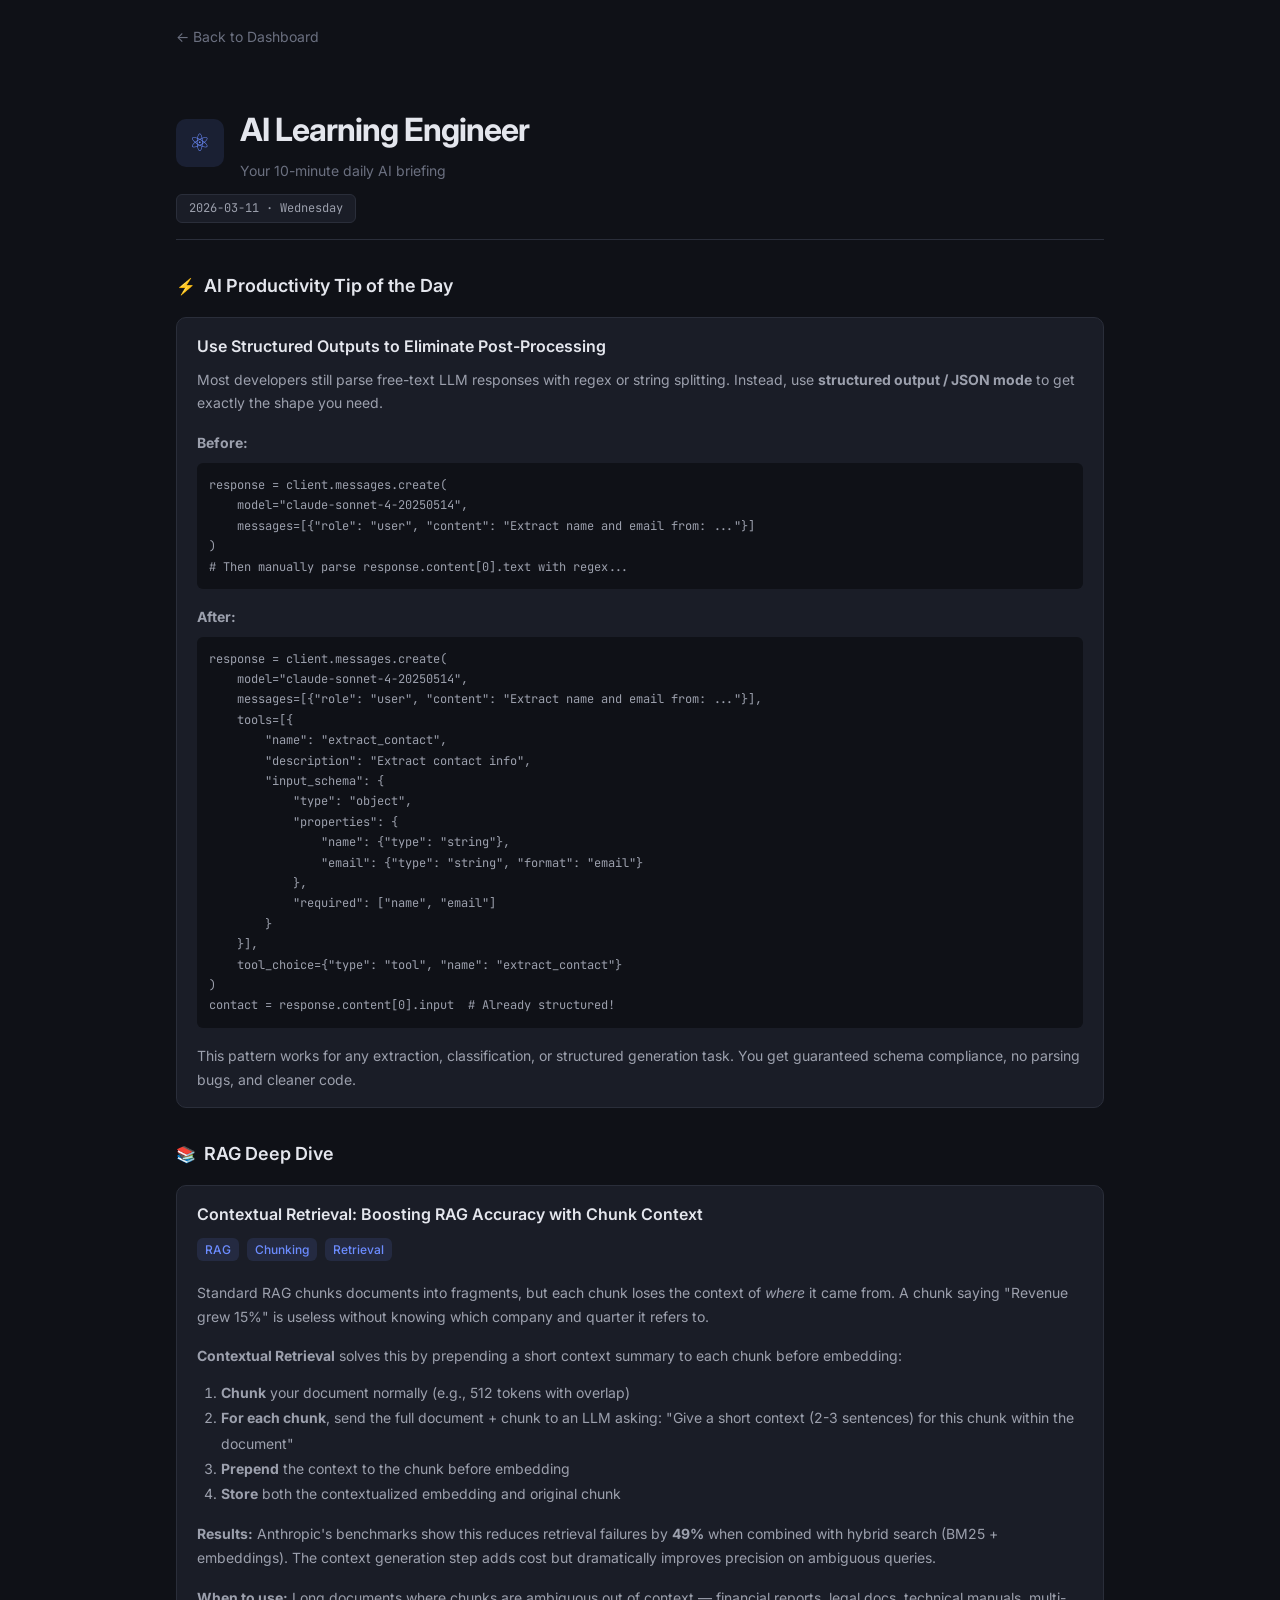
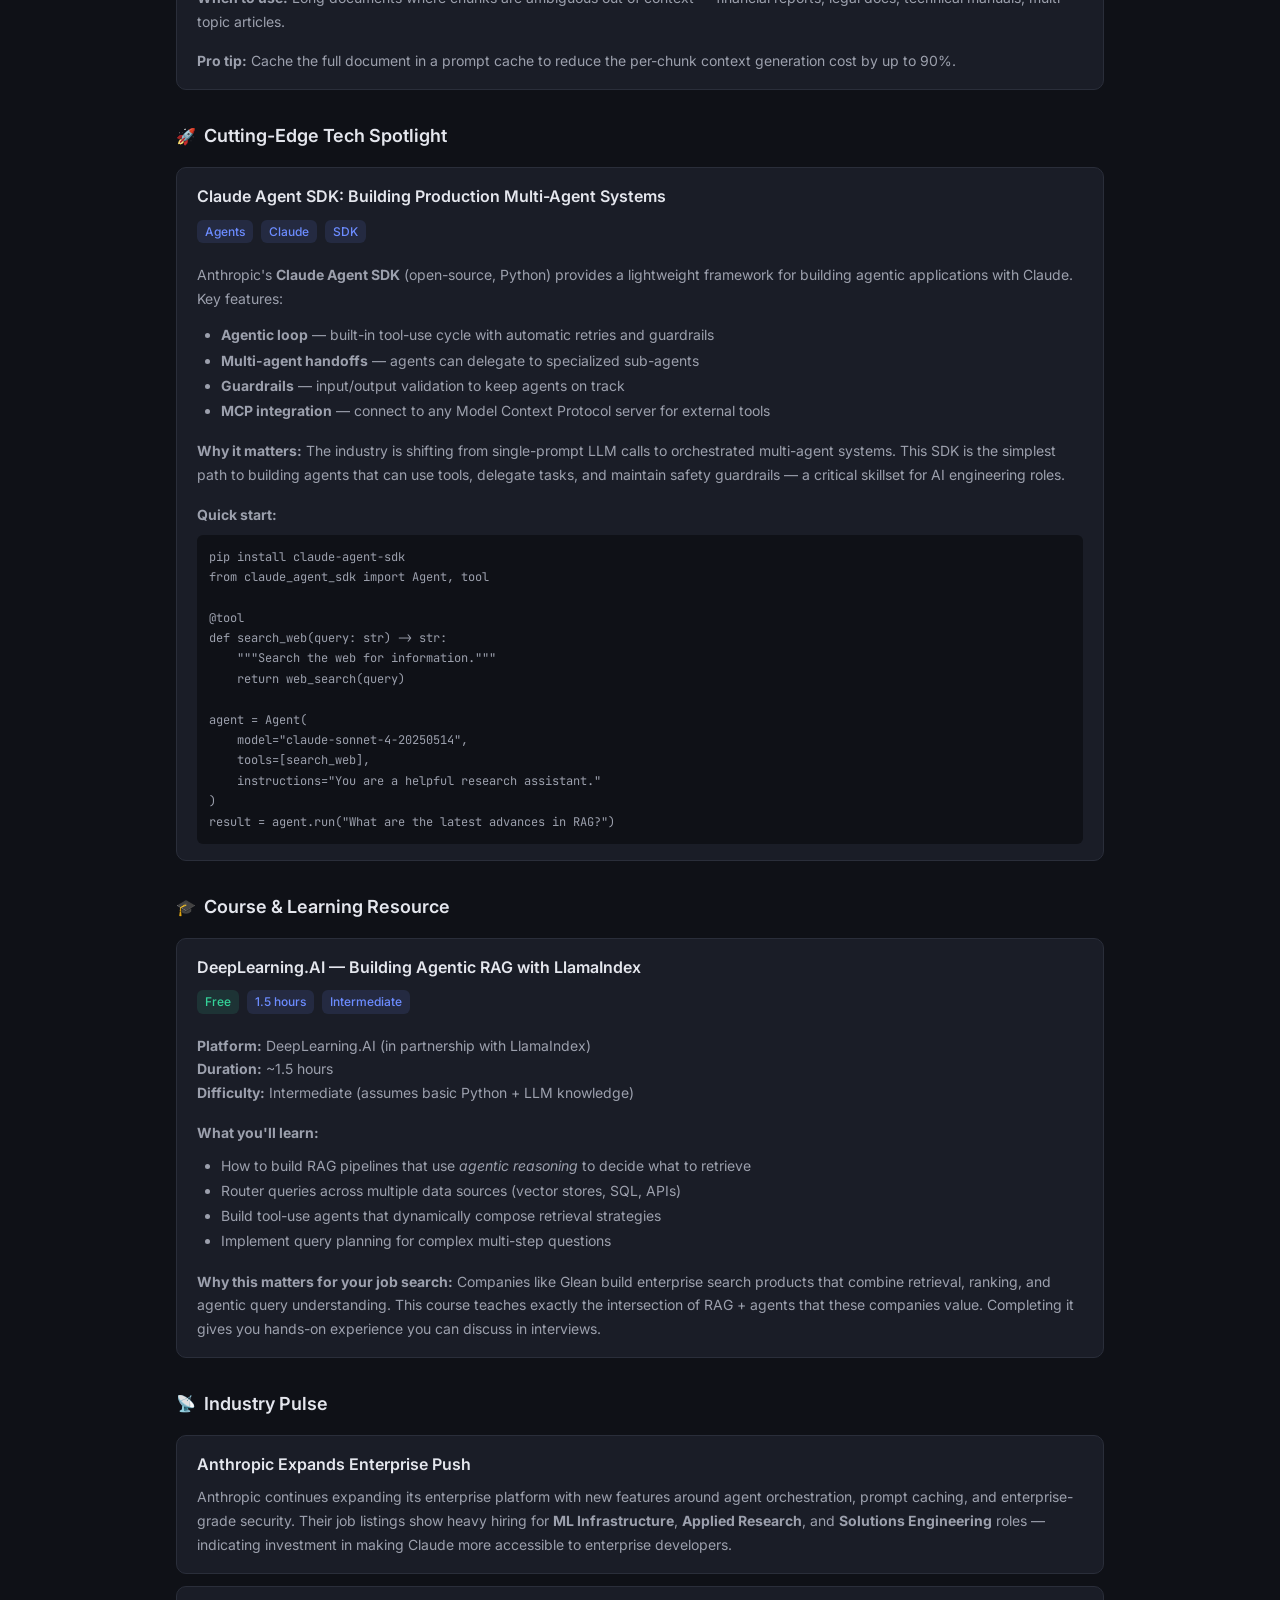
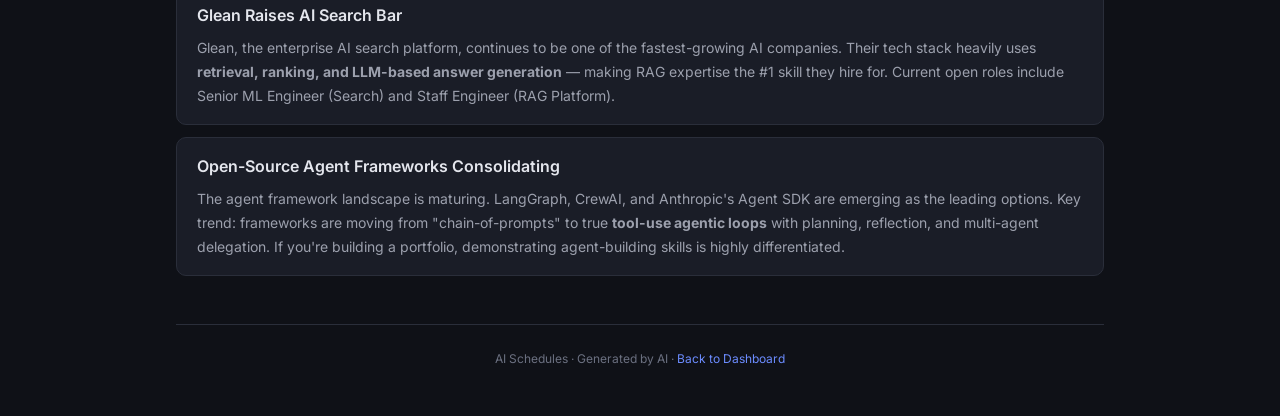
==== output/ai-learning-engineer/2026-03-11.html @ e8ad1e6c "Generate 2026-03-11 artifacts, redesign homepage with sidebar layout - Redesigned index.html: sideba" ====
<!DOCTYPE html>
<html lang="en">
<head>
  <meta charset="UTF-8">
  <meta name="viewport" content="width=device-width, initial-scale=1.0">
  <title>AI Learning Engineer — 2026-03-11</title>
  <link rel="preconnect" href="https://fonts.googleapis.com">
  <link rel="preconnect" href="https://fonts.gstatic.com" crossorigin>
  <link href="https://fonts.googleapis.com/css2?family=Inter:wght@400;500;600;700&family=JetBrains+Mono:wght@400;500;600&display=swap" rel="stylesheet">
  <link rel="stylesheet" href="../../shared/css/style.css">
</head>
<body>
  <div class="container">
    <a href="../../index.html" class="nav-back">&larr; Back to Dashboard</a>
    <header class="site-header">
      <div style="display:flex;align-items:center;gap:var(--space-4)">
        <div class="card__icon card__icon--ai" style="width:48px;height:48px;font-size:1.5rem;">&#9883;</div>
        <div>
          <h1 class="site-header__title">AI Learning Engineer</h1>
          <p class="site-header__subtitle">Your 10-minute daily AI briefing</p>
        </div>
      </div>
      <div class="site-header__date">2026-03-11 &middot; Wednesday</div>
    </header>

    <!-- Section 1: AI Productivity Tip -->
    <section class="mt-6">
      <h2 class="section-title">
        <span class="section-title__icon">&#9889;</span>
        AI Productivity Tip of the Day
      </h2>
      <div class="content-item">
        <div class="content-item__title">Use Structured Outputs to Eliminate Post-Processing</div>
        <div class="content-item__body">
          <p>Most developers still parse free-text LLM responses with regex or string splitting. Instead, use <strong>structured output / JSON mode</strong> to get exactly the shape you need.</p>

          <p class="mt-4"><strong>Before:</strong></p>
          <pre style="background:var(--color-bg);padding:var(--space-3);border-radius:var(--radius-sm);font-family:var(--font-mono);font-size:var(--text-xs);overflow-x:auto;margin-top:var(--space-2);color:var(--color-text-secondary)">response = client.messages.create(
    model="claude-sonnet-4-20250514",
    messages=[{"role": "user", "content": "Extract name and email from: ..."}]
)
# Then manually parse response.content[0].text with regex...</pre>

          <p class="mt-4"><strong>After:</strong></p>
          <pre style="background:var(--color-bg);padding:var(--space-3);border-radius:var(--radius-sm);font-family:var(--font-mono);font-size:var(--text-xs);overflow-x:auto;margin-top:var(--space-2);color:var(--color-text-secondary)">response = client.messages.create(
    model="claude-sonnet-4-20250514",
    messages=[{"role": "user", "content": "Extract name and email from: ..."}],
    tools=[{
        "name": "extract_contact",
        "description": "Extract contact info",
        "input_schema": {
            "type": "object",
            "properties": {
                "name": {"type": "string"},
                "email": {"type": "string", "format": "email"}
            },
            "required": ["name", "email"]
        }
    }],
    tool_choice={"type": "tool", "name": "extract_contact"}
)
contact = response.content[0].input  # Already structured!</pre>

          <p class="mt-4">This pattern works for any extraction, classification, or structured generation task. You get guaranteed schema compliance, no parsing bugs, and cleaner code.</p>
        </div>
      </div>
    </section>

    <!-- Section 2: RAG Deep Dive -->
    <section class="mt-8">
      <h2 class="section-title">
        <span class="section-title__icon">&#128218;</span>
        RAG Deep Dive
      </h2>
      <div class="content-item">
        <div class="content-item__title">Contextual Retrieval: Boosting RAG Accuracy with Chunk Context</div>
        <div class="tags mt-2 mb-4">
          <span class="tag">RAG</span>
          <span class="tag">Chunking</span>
          <span class="tag">Retrieval</span>
        </div>
        <div class="content-item__body">
          <p>Standard RAG chunks documents into fragments, but each chunk loses the context of <em>where</em> it came from. A chunk saying "Revenue grew 15%" is useless without knowing which company and quarter it refers to.</p>

          <p class="mt-4"><strong>Contextual Retrieval</strong> solves this by prepending a short context summary to each chunk before embedding:</p>

          <ol style="margin-top:var(--space-3);padding-left:var(--space-6);color:var(--color-text-secondary);font-size:var(--text-sm);line-height:1.8">
            <li><strong>Chunk</strong> your document normally (e.g., 512 tokens with overlap)</li>
            <li><strong>For each chunk</strong>, send the full document + chunk to an LLM asking: "Give a short context (2-3 sentences) for this chunk within the document"</li>
            <li><strong>Prepend</strong> the context to the chunk before embedding</li>
            <li><strong>Store</strong> both the contextualized embedding and original chunk</li>
          </ol>

          <p class="mt-4"><strong>Results:</strong> Anthropic's benchmarks show this reduces retrieval failures by <strong>49%</strong> when combined with hybrid search (BM25 + embeddings). The context generation step adds cost but dramatically improves precision on ambiguous queries.</p>

          <p class="mt-4"><strong>When to use:</strong> Long documents where chunks are ambiguous out of context — financial reports, legal docs, technical manuals, multi-topic articles.</p>

          <p class="mt-4"><strong>Pro tip:</strong> Cache the full document in a prompt cache to reduce the per-chunk context generation cost by up to 90%.</p>
        </div>
      </div>
    </section>

    <!-- Section 3: Cutting-Edge Tech -->
    <section class="mt-8">
      <h2 class="section-title">
        <span class="section-title__icon">&#128640;</span>
        Cutting-Edge Tech Spotlight
      </h2>
      <div class="content-item">
        <div class="content-item__title">Claude Agent SDK: Building Production Multi-Agent Systems</div>
        <div class="tags mt-2 mb-4">
          <span class="tag">Agents</span>
          <span class="tag">Claude</span>
          <span class="tag">SDK</span>
        </div>
        <div class="content-item__body">
          <p>Anthropic's <strong>Claude Agent SDK</strong> (open-source, Python) provides a lightweight framework for building agentic applications with Claude. Key features:</p>

          <ul style="margin-top:var(--space-3);padding-left:var(--space-6);color:var(--color-text-secondary);font-size:var(--text-sm);line-height:1.8">
            <li><strong>Agentic loop</strong> — built-in tool-use cycle with automatic retries and guardrails</li>
            <li><strong>Multi-agent handoffs</strong> — agents can delegate to specialized sub-agents</li>
            <li><strong>Guardrails</strong> — input/output validation to keep agents on track</li>
            <li><strong>MCP integration</strong> — connect to any Model Context Protocol server for external tools</li>
          </ul>

          <p class="mt-4"><strong>Why it matters:</strong> The industry is shifting from single-prompt LLM calls to orchestrated multi-agent systems. This SDK is the simplest path to building agents that can use tools, delegate tasks, and maintain safety guardrails — a critical skillset for AI engineering roles.</p>

          <p class="mt-4"><strong>Quick start:</strong></p>
          <pre style="background:var(--color-bg);padding:var(--space-3);border-radius:var(--radius-sm);font-family:var(--font-mono);font-size:var(--text-xs);overflow-x:auto;margin-top:var(--space-2);color:var(--color-text-secondary)">pip install claude-agent-sdk
from claude_agent_sdk import Agent, tool

@tool
def search_web(query: str) -> str:
    """Search the web for information."""
    return web_search(query)

agent = Agent(
    model="claude-sonnet-4-20250514",
    tools=[search_web],
    instructions="You are a helpful research assistant."
)
result = agent.run("What are the latest advances in RAG?")</pre>
        </div>
      </div>
    </section>

    <!-- Section 4: Course Recommendation -->
    <section class="mt-8">
      <h2 class="section-title">
        <span class="section-title__icon">&#127891;</span>
        Course &amp; Learning Resource
      </h2>
      <div class="content-item">
        <div class="content-item__title">DeepLearning.AI — Building Agentic RAG with LlamaIndex</div>
        <div class="tags mt-2 mb-4">
          <span class="tag tag--green">Free</span>
          <span class="tag">1.5 hours</span>
          <span class="tag">Intermediate</span>
        </div>
        <div class="content-item__body">
          <p><strong>Platform:</strong> DeepLearning.AI (in partnership with LlamaIndex)</p>
          <p><strong>Duration:</strong> ~1.5 hours</p>
          <p><strong>Difficulty:</strong> Intermediate (assumes basic Python + LLM knowledge)</p>

          <p class="mt-4"><strong>What you'll learn:</strong></p>
          <ul style="margin-top:var(--space-2);padding-left:var(--space-6);color:var(--color-text-secondary);font-size:var(--text-sm);line-height:1.8">
            <li>How to build RAG pipelines that use <em>agentic reasoning</em> to decide what to retrieve</li>
            <li>Router queries across multiple data sources (vector stores, SQL, APIs)</li>
            <li>Build tool-use agents that dynamically compose retrieval strategies</li>
            <li>Implement query planning for complex multi-step questions</li>
          </ul>

          <p class="mt-4"><strong>Why this matters for your job search:</strong> Companies like Glean build enterprise search products that combine retrieval, ranking, and agentic query understanding. This course teaches exactly the intersection of RAG + agents that these companies value. Completing it gives you hands-on experience you can discuss in interviews.</p>
        </div>
      </div>
    </section>

    <!-- Section 5: Industry Pulse -->
    <section class="mt-8">
      <h2 class="section-title">
        <span class="section-title__icon">&#128225;</span>
        Industry Pulse
      </h2>
      <ul class="content-list">
        <li class="content-item">
          <div class="content-item__title">Anthropic Expands Enterprise Push</div>
          <div class="content-item__body">
            Anthropic continues expanding its enterprise platform with new features around agent orchestration, prompt caching, and enterprise-grade security. Their job listings show heavy hiring for <strong>ML Infrastructure</strong>, <strong>Applied Research</strong>, and <strong>Solutions Engineering</strong> roles — indicating investment in making Claude more accessible to enterprise developers.
          </div>
        </li>
        <li class="content-item">
          <div class="content-item__title">Glean Raises AI Search Bar</div>
          <div class="content-item__body">
            Glean, the enterprise AI search platform, continues to be one of the fastest-growing AI companies. Their tech stack heavily uses <strong>retrieval, ranking, and LLM-based answer generation</strong> — making RAG expertise the #1 skill they hire for. Current open roles include Senior ML Engineer (Search) and Staff Engineer (RAG Platform).
          </div>
        </li>
        <li class="content-item">
          <div class="content-item__title">Open-Source Agent Frameworks Consolidating</div>
          <div class="content-item__body">
            The agent framework landscape is maturing. LangGraph, CrewAI, and Anthropic's Agent SDK are emerging as the leading options. Key trend: frameworks are moving from "chain-of-prompts" to true <strong>tool-use agentic loops</strong> with planning, reflection, and multi-agent delegation. If you're building a portfolio, demonstrating agent-building skills is highly differentiated.
          </div>
        </li>
      </ul>
    </section>

    <footer class="site-footer">
      AI Schedules &middot; Generated by AI &middot; <a href="../../index.html">Back to Dashboard</a>
    </footer>
  </div>
</body>
</html>
---- shared/css/style.css ----
/* ============================================
   AI Schedules — Design System
   ============================================ */

:root {
  /* Colors */
  --color-bg: #0f1117;
  --color-surface: #1a1d27;
  --color-surface-hover: #222632;
  --color-border: #2a2e3a;
  --color-border-subtle: #1f2330;
  --color-text: #e4e6ed;
  --color-text-secondary: #9ca0ad;
  --color-text-muted: #6b7080;
  --color-accent: #6c8cff;
  --color-accent-dim: rgba(108, 140, 255, 0.12);
  --color-accent-hover: #8aa4ff;
  --color-success: #34d399;
  --color-success-dim: rgba(52, 211, 153, 0.12);
  --color-warning: #fbbf24;
  --color-warning-dim: rgba(251, 191, 36, 0.12);
  --color-danger: #f87171;
  --color-danger-dim: rgba(248, 113, 113, 0.12);

  /* Typography */
  --font-sans: 'Inter', -apple-system, BlinkMacSystemFont, 'Segoe UI', sans-serif;
  --font-mono: 'JetBrains Mono', 'Fira Code', monospace;
  --text-xs: 0.75rem;
  --text-sm: 0.875rem;
  --text-base: 1rem;
  --text-lg: 1.125rem;
  --text-xl: 1.25rem;
  --text-2xl: 1.5rem;
  --text-3xl: 2rem;

  /* Spacing */
  --space-1: 0.25rem;
  --space-2: 0.5rem;
  --space-3: 0.75rem;
  --space-4: 1rem;
  --space-5: 1.25rem;
  --space-6: 1.5rem;
  --space-8: 2rem;
  --space-10: 2.5rem;
  --space-12: 3rem;

  /* Radius */
  --radius-sm: 6px;
  --radius-md: 10px;
  --radius-lg: 14px;
  --radius-xl: 20px;

  /* Shadows */
  --shadow-sm: 0 1px 3px rgba(0, 0, 0, 0.3);
  --shadow-md: 0 4px 12px rgba(0, 0, 0, 0.4);
  --shadow-lg: 0 8px 30px rgba(0, 0, 0, 0.5);
}

/* ---- Reset & Base ---- */
*, *::before, *::after {
  box-sizing: border-box;
  margin: 0;
  padding: 0;
}

html {
  font-size: 16px;
  -webkit-font-smoothing: antialiased;
  -moz-osx-font-smoothing: grayscale;
}

body {
  font-family: var(--font-sans);
  background: var(--color-bg);
  color: var(--color-text);
  line-height: 1.6;
  min-height: 100vh;
}

a {
  color: var(--color-accent);
  text-decoration: none;
  transition: color 0.2s;
}

a:hover {
  color: var(--color-accent-hover);
}

/* ---- Layout ---- */
.container {
  max-width: 960px;
  margin: 0 auto;
  padding: var(--space-6) var(--space-4);
}

.container--wide {
  max-width: 1200px;
}

/* ---- Header ---- */
.site-header {
  padding: var(--space-8) 0 var(--space-4);
  border-bottom: 1px solid var(--color-border);
  margin-bottom: var(--space-8);
}

.site-header__title {
  font-size: var(--text-3xl);
  font-weight: 700;
  letter-spacing: -0.03em;
  color: var(--color-text);
}

.site-header__subtitle {
  font-size: var(--text-sm);
  color: var(--color-text-muted);
  margin-top: var(--space-1);
  font-weight: 400;
}

.site-header__date {
  display: inline-flex;
  align-items: center;
  gap: var(--space-2);
  margin-top: var(--space-3);
  padding: var(--space-1) var(--space-3);
  background: var(--color-surface);
  border: 1px solid var(--color-border);
  border-radius: var(--radius-sm);
  font-size: var(--text-xs);
  color: var(--color-text-secondary);
  font-family: var(--font-mono);
}

/* ---- Cards ---- */
.card {
  background: var(--color-surface);
  border: 1px solid var(--color-border);
  border-radius: var(--radius-lg);
  padding: var(--space-6);
  transition: border-color 0.2s, box-shadow 0.2s;
}

.card:hover {
  border-color: var(--color-accent);
  box-shadow: var(--shadow-md), 0 0 0 1px var(--color-accent-dim);
}

.card__header {
  display: flex;
  align-items: flex-start;
  gap: var(--space-4);
  margin-bottom: var(--space-4);
}

.card__icon {
  width: 44px;
  height: 44px;
  border-radius: var(--radius-md);
  display: flex;
  align-items: center;
  justify-content: center;
  font-size: 1.25rem;
  flex-shrink: 0;
}

.card__icon--ai {
  background: var(--color-accent-dim);
  color: var(--color-accent);
}

.card__icon--stock {
  background: var(--color-success-dim);
  color: var(--color-success);
}

.card__title {
  font-size: var(--text-xl);
  font-weight: 600;
  letter-spacing: -0.02em;
}

.card__desc {
  font-size: var(--text-sm);
  color: var(--color-text-secondary);
  margin-top: var(--space-1);
}

.card-grid {
  display: grid;
  grid-template-columns: 1fr;
  gap: var(--space-4);
}

@media (min-width: 640px) {
  .card-grid {
    grid-template-columns: repeat(2, 1fr);
  }
}

/* ---- Badge / Status ---- */
.badge {
  display: inline-flex;
  align-items: center;
  gap: var(--space-1);
  padding: var(--space-1) var(--space-2);
  border-radius: var(--radius-sm);
  font-size: var(--text-xs);
  font-weight: 500;
  font-family: var(--font-mono);
}

.badge--success {
  background: var(--color-success-dim);
  color: var(--color-success);
}

.badge--warning {
  background: var(--color-warning-dim);
  color: var(--color-warning);
}

.badge--pending {
  background: var(--color-accent-dim);
  color: var(--color-accent);
}

.badge__dot {
  width: 6px;
  height: 6px;
  border-radius: 50%;
  background: currentColor;
}

/* ---- Section headers ---- */
.section-title {
  font-size: var(--text-lg);
  font-weight: 600;
  color: var(--color-text);
  margin-bottom: var(--space-4);
  display: flex;
  align-items: center;
  gap: var(--space-2);
}

.section-title__icon {
  font-size: var(--text-base);
}

/* ---- Lists for content ---- */
.content-list {
  list-style: none;
  display: flex;
  flex-direction: column;
  gap: var(--space-3);
}

.content-item {
  background: var(--color-surface);
  border: 1px solid var(--color-border);
  border-radius: var(--radius-md);
  padding: var(--space-4) var(--space-5);
  transition: border-color 0.15s;
}

.content-item:hover {
  border-color: var(--color-border);
  background: var(--color-surface-hover);
}

.content-item__number {
  font-family: var(--font-mono);
  font-size: var(--text-xs);
  color: var(--color-text-muted);
  margin-bottom: var(--space-1);
}

.content-item__title {
  font-size: var(--text-base);
  font-weight: 600;
  margin-bottom: var(--space-1);
}

.content-item__meta {
  font-size: var(--text-xs);
  color: var(--color-text-muted);
  font-family: var(--font-mono);
}

.content-item__body {
  font-size: var(--text-sm);
  color: var(--color-text-secondary);
  line-height: 1.7;
  margin-top: var(--space-2);
}

/* ---- Tags ---- */
.tag {
  display: inline-block;
  padding: 2px var(--space-2);
  border-radius: var(--radius-sm);
  font-size: var(--text-xs);
  font-weight: 500;
  background: var(--color-accent-dim);
  color: var(--color-accent);
  margin-right: var(--space-1);
  margin-bottom: var(--space-1);
}

.tag--green {
  background: var(--color-success-dim);
  color: var(--color-success);
}

.tag--yellow {
  background: var(--color-warning-dim);
  color: var(--color-warning);
}

.tag--red {
  background: var(--color-danger-dim);
  color: var(--color-danger);
}

/* ---- Stock-specific ---- */
.stock-table {
  width: 100%;
  border-collapse: collapse;
  font-size: var(--text-sm);
}

.stock-table th {
  text-align: left;
  padding: var(--space-3) var(--space-4);
  font-size: var(--text-xs);
  font-weight: 600;
  text-transform: uppercase;
  letter-spacing: 0.05em;
  color: var(--color-text-muted);
  border-bottom: 1px solid var(--color-border);
}

.stock-table td {
  padding: var(--space-3) var(--space-4);
  border-bottom: 1px solid var(--color-border-subtle);
  vertical-align: top;
}

.stock-table tr:last-child td {
  border-bottom: none;
}

.stock-table tr:hover td {
  background: var(--color-surface-hover);
}

.stock-symbol {
  font-family: var(--font-mono);
  font-weight: 600;
  color: var(--color-text);
}

.stock-change--up {
  color: var(--color-success);
  font-family: var(--font-mono);
  font-weight: 500;
}

.stock-change--down {
  color: var(--color-danger);
  font-family: var(--font-mono);
  font-weight: 500;
}

/* ---- Confidence meter ---- */
.confidence {
  display: flex;
  align-items: center;
  gap: var(--space-2);
}

.confidence__bar {
  flex: 1;
  height: 4px;
  background: var(--color-border);
  border-radius: 2px;
  overflow: hidden;
  max-width: 60px;
}

.confidence__fill {
  height: 100%;
  border-radius: 2px;
  background: var(--color-success);
}

.confidence__label {
  font-family: var(--font-mono);
  font-size: var(--text-xs);
  color: var(--color-text-muted);
}

/* ---- Footer ---- */
.site-footer {
  margin-top: var(--space-12);
  padding: var(--space-6) 0;
  border-top: 1px solid var(--color-border);
  font-size: var(--text-xs);
  color: var(--color-text-muted);
  text-align: center;
}

/* ---- Utilities ---- */
.mt-2 { margin-top: var(--space-2); }
.mt-4 { margin-top: var(--space-4); }
.mt-6 { margin-top: var(--space-6); }
.mt-8 { margin-top: var(--space-8); }
.mb-2 { margin-bottom: var(--space-2); }
.mb-4 { margin-bottom: var(--space-4); }
.text-muted { color: var(--color-text-muted); }
.text-secondary { color: var(--color-text-secondary); }
.text-mono { font-family: var(--font-mono); }
.text-sm { font-size: var(--text-sm); }
.text-xs { font-size: var(--text-xs); }
.flex { display: flex; }
.items-center { align-items: center; }
.gap-2 { gap: var(--space-2); }
.gap-4 { gap: var(--space-4); }

/* ---- Responsive ---- */
@media (max-width: 639px) {
  .container {
    padding: var(--space-4) var(--space-3);
  }
  .site-header__title {
    font-size: var(--text-2xl);
  }
  .card {
    padding: var(--space-4);
  }
  .stock-table {
    font-size: var(--text-xs);
  }
  .stock-table th,
  .stock-table td {
    padding: var(--space-2) var(--space-3);
  }
}

/* ---- Disclaimer ---- */
.disclaimer {
  padding: var(--space-3) var(--space-4);
  background: var(--color-warning-dim);
  border: 1px solid rgba(251, 191, 36, 0.2);
  border-radius: var(--radius-md);
  font-size: var(--text-xs);
  color: var(--color-warning);
  line-height: 1.5;
}

/* ---- Navigation between pages ---- */
.nav-back {
  display: inline-flex;
  align-items: center;
  gap: var(--space-2);
  font-size: var(--text-sm);
  color: var(--color-text-muted);
  margin-bottom: var(--space-6);
  transition: color 0.2s;
}

.nav-back:hover {
  color: var(--color-accent);
}

/* ---- Empty state ---- */
.empty-state {
  text-align: center;
  padding: var(--space-12) var(--space-4);
  color: var(--color-text-muted);
}

.empty-state__icon {
  font-size: 2.5rem;
  margin-bottom: var(--space-4);
}

.empty-state__text {
  font-size: var(--text-sm);
}
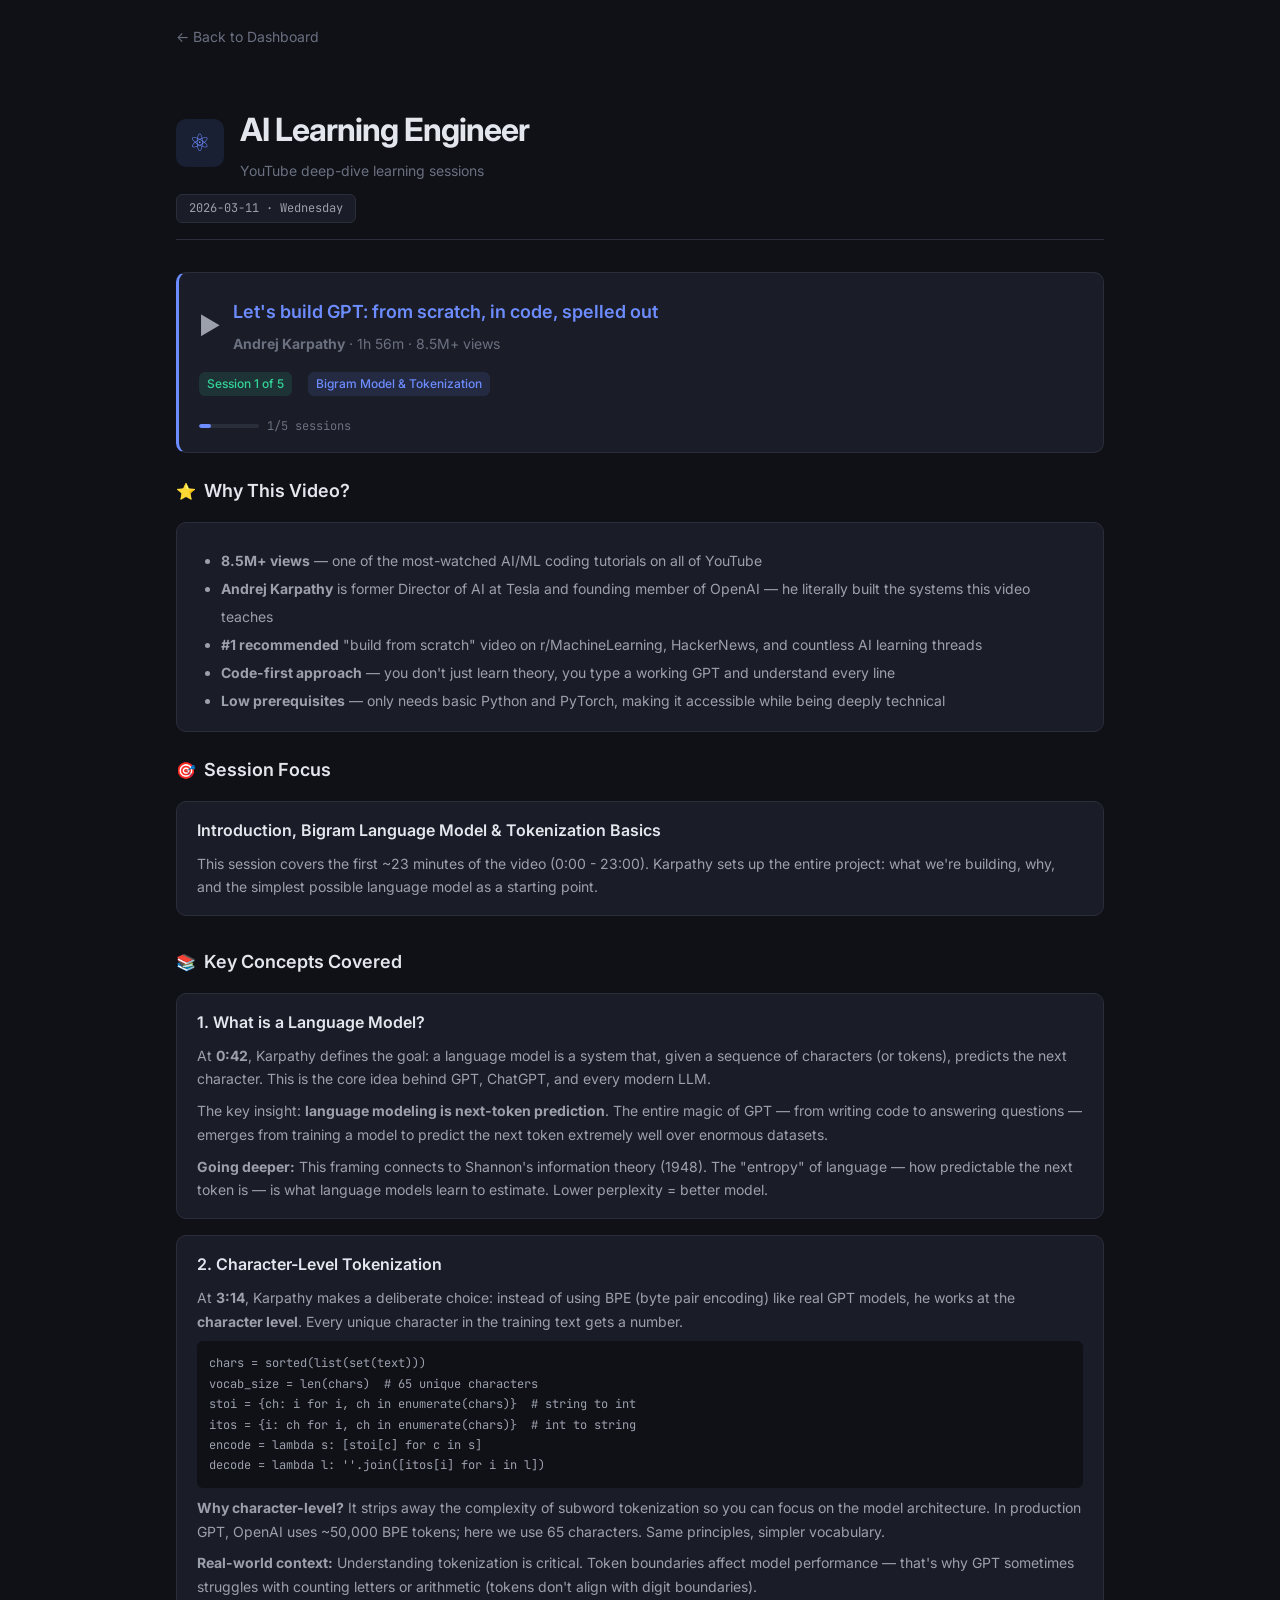
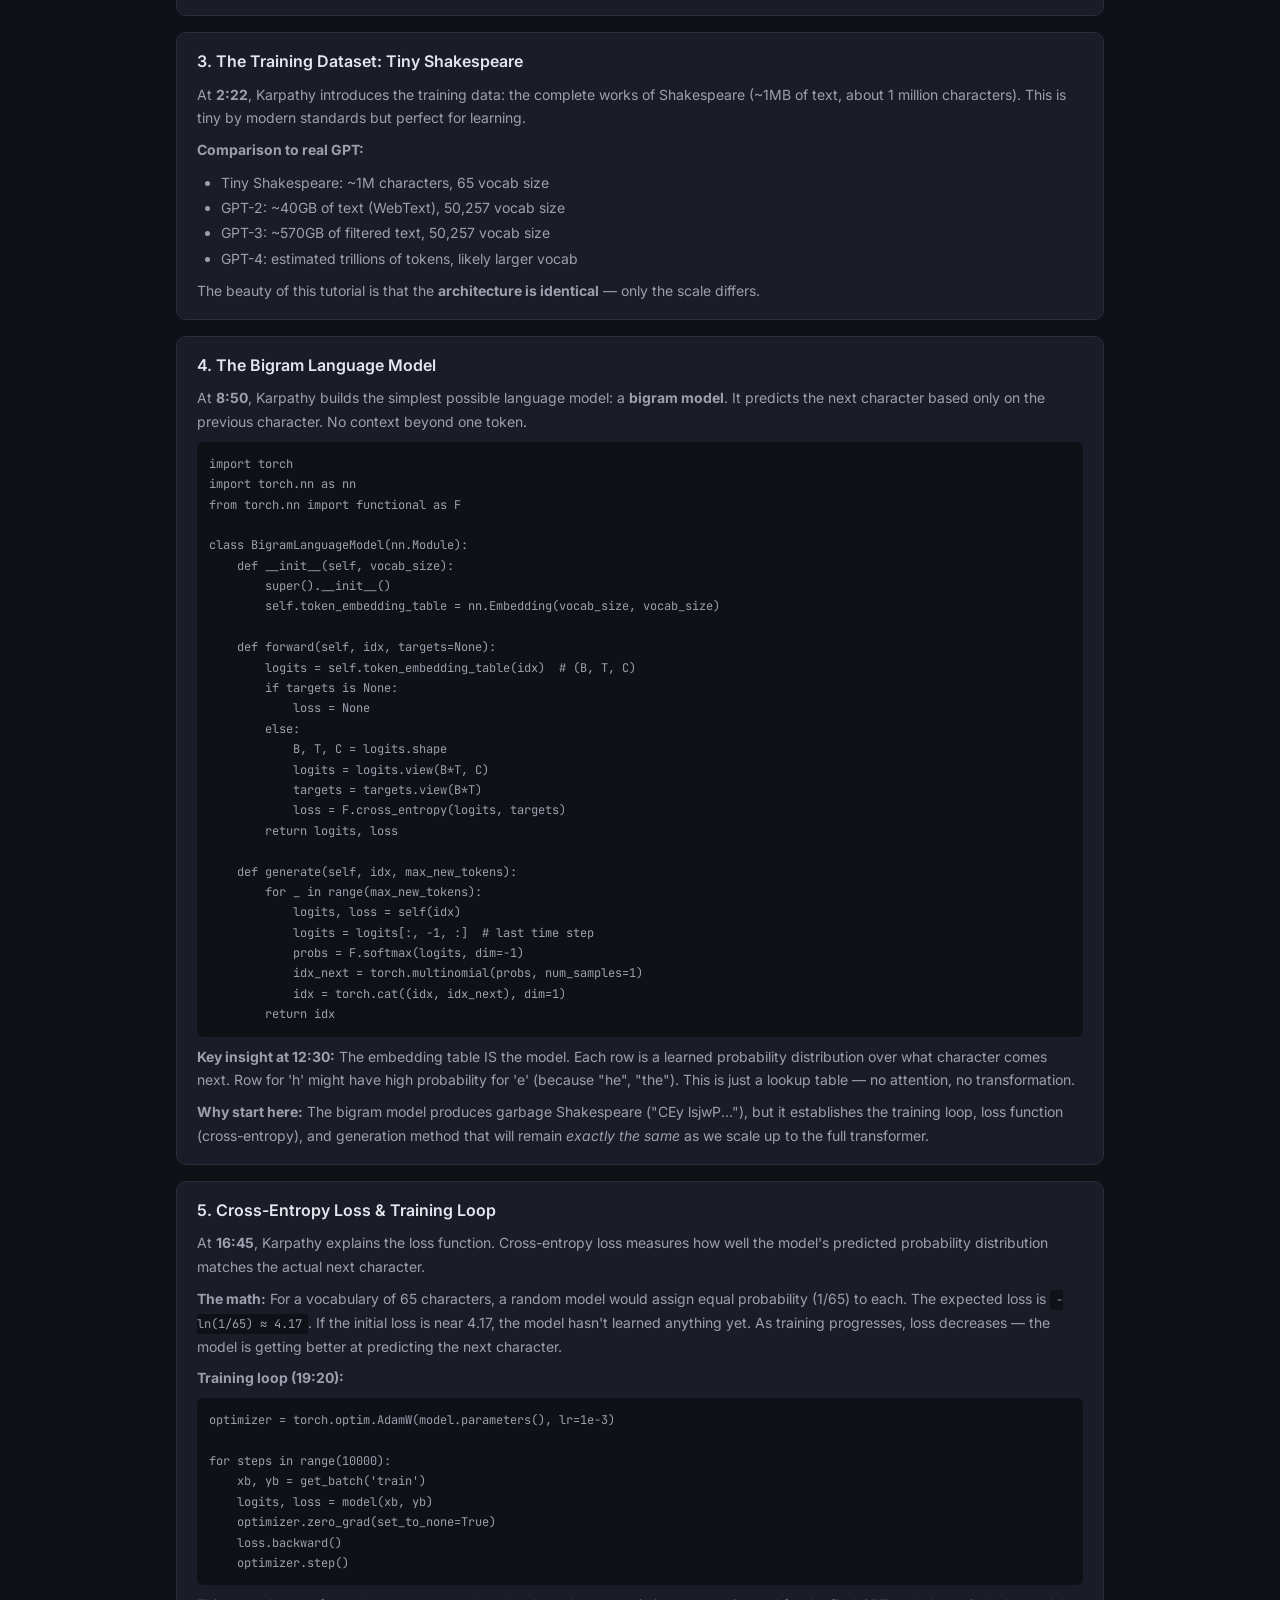
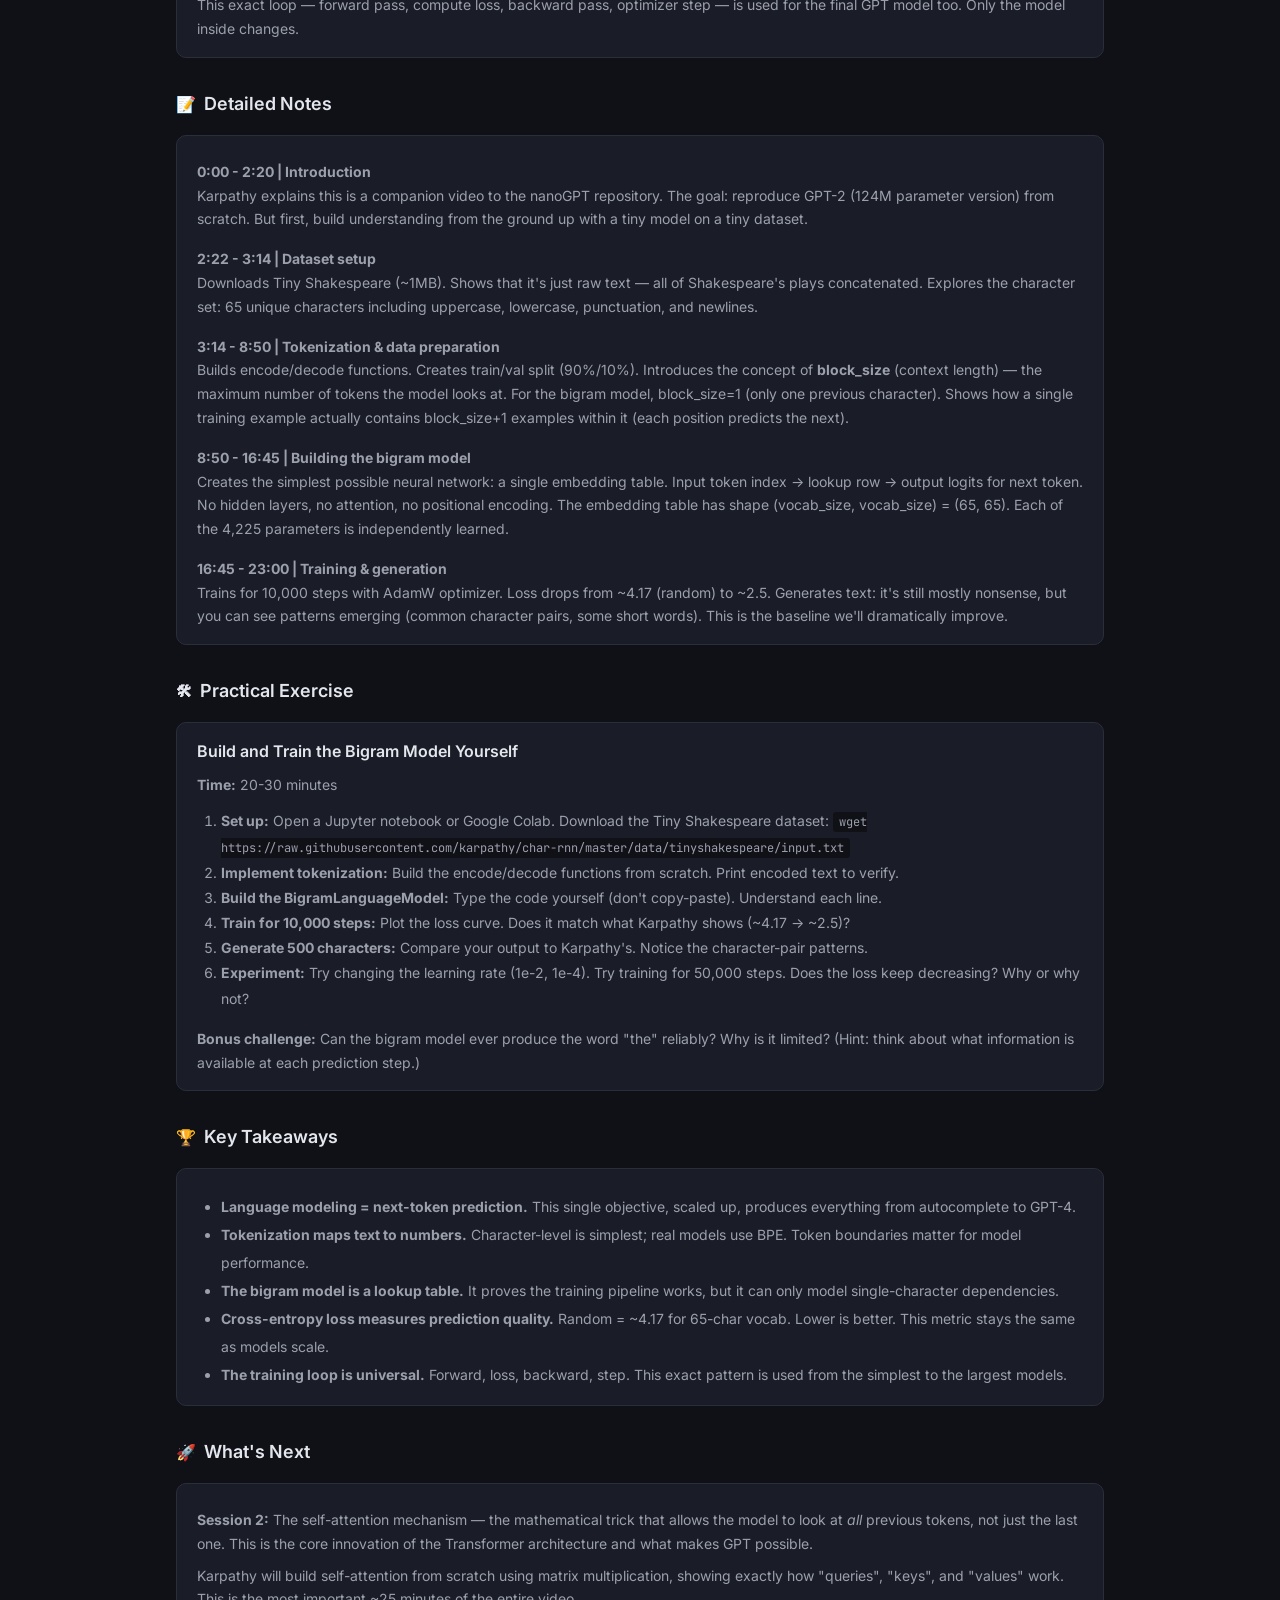
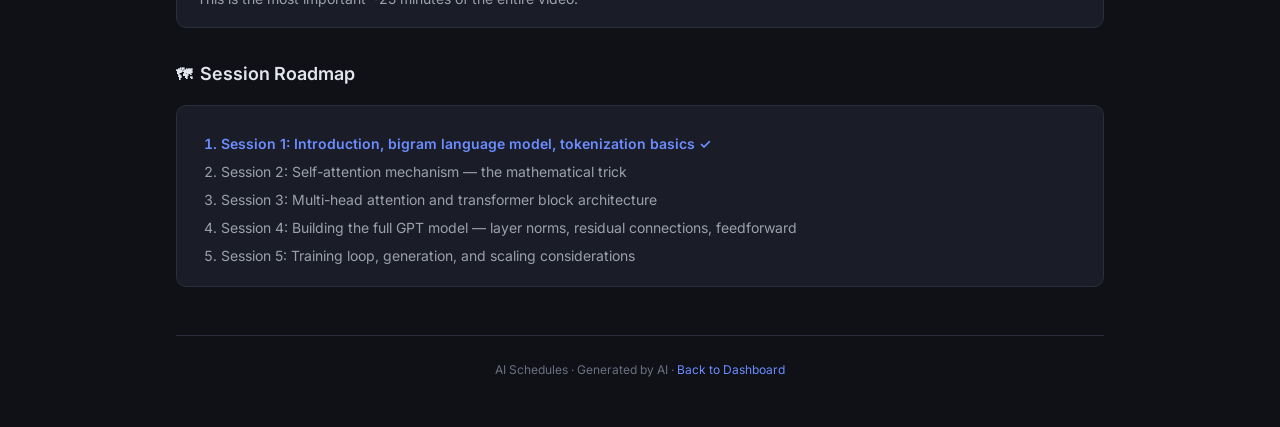
==== commit ec7ed7b2: "Redesign AI Learning task: YouTube deep-dive sessions with progress tracking - Replaced breadth-firs" ====
--- a/output/ai-learning-engineer/2026-03-11.html
+++ b/output/ai-learning-engineer/2026-03-11.html
@@ -17,190 +17,279 @@
         <div class="card__icon card__icon--ai" style="width:48px;height:48px;font-size:1.5rem;">&#9883;</div>
         <div>
           <h1 class="site-header__title">AI Learning Engineer</h1>
-          <p class="site-header__subtitle">Your 10-minute daily AI briefing</p>
+          <p class="site-header__subtitle">YouTube deep-dive learning sessions</p>
         </div>
       </div>
       <div class="site-header__date">2026-03-11 &middot; Wednesday</div>
     </header>
 
-    <!-- Section 1: AI Productivity Tip -->
+    <!-- Video Info -->
     <section class="mt-6">
-      <h2 class="section-title">
-        <span class="section-title__icon">&#9889;</span>
-        AI Productivity Tip of the Day
-      </h2>
-      <div class="content-item">
-        <div class="content-item__title">Use Structured Outputs to Eliminate Post-Processing</div>
-        <div class="content-item__body">
-          <p>Most developers still parse free-text LLM responses with regex or string splitting. Instead, use <strong>structured output / JSON mode</strong> to get exactly the shape you need.</p>
-
-          <p class="mt-4"><strong>Before:</strong></p>
-          <pre style="background:var(--color-bg);padding:var(--space-3);border-radius:var(--radius-sm);font-family:var(--font-mono);font-size:var(--text-xs);overflow-x:auto;margin-top:var(--space-2);color:var(--color-text-secondary)">response = client.messages.create(
-    model="claude-sonnet-4-20250514",
-    messages=[{"role": "user", "content": "Extract name and email from: ..."}]
-)
-# Then manually parse response.content[0].text with regex...</pre>
-
-          <p class="mt-4"><strong>After:</strong></p>
-          <pre style="background:var(--color-bg);padding:var(--space-3);border-radius:var(--radius-sm);font-family:var(--font-mono);font-size:var(--text-xs);overflow-x:auto;margin-top:var(--space-2);color:var(--color-text-secondary)">response = client.messages.create(
-    model="claude-sonnet-4-20250514",
-    messages=[{"role": "user", "content": "Extract name and email from: ..."}],
-    tools=[{
-        "name": "extract_contact",
-        "description": "Extract contact info",
-        "input_schema": {
-            "type": "object",
-            "properties": {
-                "name": {"type": "string"},
-                "email": {"type": "string", "format": "email"}
-            },
-            "required": ["name", "email"]
-        }
-    }],
-    tool_choice={"type": "tool", "name": "extract_contact"}
-)
-contact = response.content[0].input  # Already structured!</pre>
-
-          <p class="mt-4">This pattern works for any extraction, classification, or structured generation task. You get guaranteed schema compliance, no parsing bugs, and cleaner code.</p>
-        </div>
-      </div>
-    </section>
-
-    <!-- Section 2: RAG Deep Dive -->
+      <div class="content-item" style="border-left:3px solid var(--color-accent)">
+        <div class="content-item__body">
+          <div style="display:flex;align-items:center;gap:var(--space-3);flex-wrap:wrap">
+            <span style="font-size:1.5rem">&#9654;</span>
+            <div>
+              <div style="font-size:var(--text-lg);font-weight:600;color:var(--color-text)">
+                <a href="https://www.youtube.com/watch?v=kCc8FmEb1nY" target="_blank" rel="noopener" style="color:var(--color-accent);text-decoration:none">
+                  Let's build GPT: from scratch, in code, spelled out
+                </a>
+              </div>
+              <div style="font-size:var(--text-sm);color:var(--color-text-muted);margin-top:var(--space-1)">
+                <strong>Andrej Karpathy</strong> &middot; 1h 56m &middot; 8.5M+ views
+              </div>
+            </div>
+          </div>
+          <div class="mt-4" style="display:flex;align-items:center;gap:var(--space-3)">
+            <span class="tag tag--green">Session 1 of 5</span>
+            <span class="tag">Bigram Model &amp; Tokenization</span>
+          </div>
+          <div class="mt-4">
+            <div class="confidence">
+              <div class="confidence__bar"><div class="confidence__fill" style="width:20%;background:var(--color-accent)"></div></div>
+              <span class="confidence__label">1/5 sessions</span>
+            </div>
+          </div>
+        </div>
+      </div>
+    </section>
+
+    <!-- Why This Video -->
+    <section class="mt-6">
+      <h2 class="section-title">
+        <span class="section-title__icon">&#11088;</span>
+        Why This Video?
+      </h2>
+      <div class="content-item">
+        <div class="content-item__body">
+          <ul style="padding-left:var(--space-6);color:var(--color-text-secondary);font-size:var(--text-sm);line-height:2">
+            <li><strong>8.5M+ views</strong> &mdash; one of the most-watched AI/ML coding tutorials on all of YouTube</li>
+            <li><strong>Andrej Karpathy</strong> is former Director of AI at Tesla and founding member of OpenAI &mdash; he literally built the systems this video teaches</li>
+            <li><strong>#1 recommended</strong> "build from scratch" video on r/MachineLearning, HackerNews, and countless AI learning threads</li>
+            <li><strong>Code-first approach</strong> &mdash; you don't just learn theory, you type a working GPT and understand every line</li>
+            <li><strong>Low prerequisites</strong> &mdash; only needs basic Python and PyTorch, making it accessible while being deeply technical</li>
+          </ul>
+        </div>
+      </div>
+    </section>
+
+    <!-- Session Focus -->
+    <section class="mt-6">
+      <h2 class="section-title">
+        <span class="section-title__icon">&#127919;</span>
+        Session Focus
+      </h2>
+      <div class="content-item">
+        <div class="content-item__title">Introduction, Bigram Language Model &amp; Tokenization Basics</div>
+        <div class="content-item__body">
+          <p>This session covers the first ~23 minutes of the video (0:00 - 23:00). Karpathy sets up the entire project: what we're building, why, and the simplest possible language model as a starting point.</p>
+        </div>
+      </div>
+    </section>
+
+    <!-- Key Concepts -->
     <section class="mt-8">
       <h2 class="section-title">
         <span class="section-title__icon">&#128218;</span>
-        RAG Deep Dive
-      </h2>
-      <div class="content-item">
-        <div class="content-item__title">Contextual Retrieval: Boosting RAG Accuracy with Chunk Context</div>
-        <div class="tags mt-2 mb-4">
-          <span class="tag">RAG</span>
-          <span class="tag">Chunking</span>
-          <span class="tag">Retrieval</span>
-        </div>
-        <div class="content-item__body">
-          <p>Standard RAG chunks documents into fragments, but each chunk loses the context of <em>where</em> it came from. A chunk saying "Revenue grew 15%" is useless without knowing which company and quarter it refers to.</p>
-
-          <p class="mt-4"><strong>Contextual Retrieval</strong> solves this by prepending a short context summary to each chunk before embedding:</p>
+        Key Concepts Covered
+      </h2>
+
+      <div class="content-item">
+        <div class="content-item__title">1. What is a Language Model?</div>
+        <div class="content-item__body">
+          <p>At <strong>0:42</strong>, Karpathy defines the goal: a language model is a system that, given a sequence of characters (or tokens), predicts the next character. This is the core idea behind GPT, ChatGPT, and every modern LLM.</p>
+          <p class="mt-2">The key insight: <strong>language modeling is next-token prediction</strong>. The entire magic of GPT &mdash; from writing code to answering questions &mdash; emerges from training a model to predict the next token extremely well over enormous datasets.</p>
+          <p class="mt-2"><strong>Going deeper:</strong> This framing connects to Shannon's information theory (1948). The "entropy" of language &mdash; how predictable the next token is &mdash; is what language models learn to estimate. Lower perplexity = better model.</p>
+        </div>
+      </div>
+
+      <div class="content-item mt-4">
+        <div class="content-item__title">2. Character-Level Tokenization</div>
+        <div class="content-item__body">
+          <p>At <strong>3:14</strong>, Karpathy makes a deliberate choice: instead of using BPE (byte pair encoding) like real GPT models, he works at the <strong>character level</strong>. Every unique character in the training text gets a number.</p>
+          <pre style="background:var(--color-bg);padding:var(--space-3);border-radius:var(--radius-sm);font-family:var(--font-mono);font-size:var(--text-xs);overflow-x:auto;margin-top:var(--space-2);color:var(--color-text-secondary)">chars = sorted(list(set(text)))
+vocab_size = len(chars)  # 65 unique characters
+stoi = {ch: i for i, ch in enumerate(chars)}  # string to int
+itos = {i: ch for i, ch in enumerate(chars)}  # int to string
+encode = lambda s: [stoi[c] for c in s]
+decode = lambda l: ''.join([itos[i] for i in l])</pre>
+          <p class="mt-2"><strong>Why character-level?</strong> It strips away the complexity of subword tokenization so you can focus on the model architecture. In production GPT, OpenAI uses ~50,000 BPE tokens; here we use 65 characters. Same principles, simpler vocabulary.</p>
+          <p class="mt-2"><strong>Real-world context:</strong> Understanding tokenization is critical. Token boundaries affect model performance &mdash; that's why GPT sometimes struggles with counting letters or arithmetic (tokens don't align with digit boundaries).</p>
+        </div>
+      </div>
+
+      <div class="content-item mt-4">
+        <div class="content-item__title">3. The Training Dataset: Tiny Shakespeare</div>
+        <div class="content-item__body">
+          <p>At <strong>2:22</strong>, Karpathy introduces the training data: the complete works of Shakespeare (~1MB of text, about 1 million characters). This is tiny by modern standards but perfect for learning.</p>
+          <p class="mt-2"><strong>Comparison to real GPT:</strong></p>
+          <ul style="margin-top:var(--space-2);padding-left:var(--space-6);color:var(--color-text-secondary);font-size:var(--text-sm);line-height:1.8">
+            <li>Tiny Shakespeare: ~1M characters, 65 vocab size</li>
+            <li>GPT-2: ~40GB of text (WebText), 50,257 vocab size</li>
+            <li>GPT-3: ~570GB of filtered text, 50,257 vocab size</li>
+            <li>GPT-4: estimated trillions of tokens, likely larger vocab</li>
+          </ul>
+          <p class="mt-2">The beauty of this tutorial is that the <strong>architecture is identical</strong> &mdash; only the scale differs.</p>
+        </div>
+      </div>
+
+      <div class="content-item mt-4">
+        <div class="content-item__title">4. The Bigram Language Model</div>
+        <div class="content-item__body">
+          <p>At <strong>8:50</strong>, Karpathy builds the simplest possible language model: a <strong>bigram model</strong>. It predicts the next character based only on the previous character. No context beyond one token.</p>
+          <pre style="background:var(--color-bg);padding:var(--space-3);border-radius:var(--radius-sm);font-family:var(--font-mono);font-size:var(--text-xs);overflow-x:auto;margin-top:var(--space-2);color:var(--color-text-secondary)">import torch
+import torch.nn as nn
+from torch.nn import functional as F
+
+class BigramLanguageModel(nn.Module):
+    def __init__(self, vocab_size):
+        super().__init__()
+        self.token_embedding_table = nn.Embedding(vocab_size, vocab_size)
+
+    def forward(self, idx, targets=None):
+        logits = self.token_embedding_table(idx)  # (B, T, C)
+        if targets is None:
+            loss = None
+        else:
+            B, T, C = logits.shape
+            logits = logits.view(B*T, C)
+            targets = targets.view(B*T)
+            loss = F.cross_entropy(logits, targets)
+        return logits, loss
+
+    def generate(self, idx, max_new_tokens):
+        for _ in range(max_new_tokens):
+            logits, loss = self(idx)
+            logits = logits[:, -1, :]  # last time step
+            probs = F.softmax(logits, dim=-1)
+            idx_next = torch.multinomial(probs, num_samples=1)
+            idx = torch.cat((idx, idx_next), dim=1)
+        return idx</pre>
+          <p class="mt-2"><strong>Key insight at 12:30:</strong> The embedding table IS the model. Each row is a learned probability distribution over what character comes next. Row for 'h' might have high probability for 'e' (because "he", "the"). This is just a lookup table &mdash; no attention, no transformation.</p>
+          <p class="mt-2"><strong>Why start here:</strong> The bigram model produces garbage Shakespeare ("CEy lsjwP..."), but it establishes the training loop, loss function (cross-entropy), and generation method that will remain <em>exactly the same</em> as we scale up to the full transformer.</p>
+        </div>
+      </div>
+
+      <div class="content-item mt-4">
+        <div class="content-item__title">5. Cross-Entropy Loss &amp; Training Loop</div>
+        <div class="content-item__body">
+          <p>At <strong>16:45</strong>, Karpathy explains the loss function. Cross-entropy loss measures how well the model's predicted probability distribution matches the actual next character.</p>
+          <p class="mt-2"><strong>The math:</strong> For a vocabulary of 65 characters, a random model would assign equal probability (1/65) to each. The expected loss is <code style="font-family:var(--font-mono);font-size:var(--text-xs);background:var(--color-bg);padding:2px 6px;border-radius:3px">-ln(1/65) &asymp; 4.17</code>. If the initial loss is near 4.17, the model hasn't learned anything yet. As training progresses, loss decreases &mdash; the model is getting better at predicting the next character.</p>
+          <p class="mt-2"><strong>Training loop (19:20):</strong></p>
+          <pre style="background:var(--color-bg);padding:var(--space-3);border-radius:var(--radius-sm);font-family:var(--font-mono);font-size:var(--text-xs);overflow-x:auto;margin-top:var(--space-2);color:var(--color-text-secondary)">optimizer = torch.optim.AdamW(model.parameters(), lr=1e-3)
+
+for steps in range(10000):
+    xb, yb = get_batch('train')
+    logits, loss = model(xb, yb)
+    optimizer.zero_grad(set_to_none=True)
+    loss.backward()
+    optimizer.step()</pre>
+          <p class="mt-2">This exact loop &mdash; forward pass, compute loss, backward pass, optimizer step &mdash; is used for the final GPT model too. Only the model inside changes.</p>
+        </div>
+      </div>
+    </section>
+
+    <!-- Detailed Notes -->
+    <section class="mt-8">
+      <h2 class="section-title">
+        <span class="section-title__icon">&#128221;</span>
+        Detailed Notes
+      </h2>
+      <div class="content-item">
+        <div class="content-item__body">
+          <p><strong>0:00 - 2:20 | Introduction</strong></p>
+          <p>Karpathy explains this is a companion video to the nanoGPT repository. The goal: reproduce GPT-2 (124M parameter version) from scratch. But first, build understanding from the ground up with a tiny model on a tiny dataset.</p>
+
+          <p class="mt-4"><strong>2:22 - 3:14 | Dataset setup</strong></p>
+          <p>Downloads Tiny Shakespeare (~1MB). Shows that it's just raw text &mdash; all of Shakespeare's plays concatenated. Explores the character set: 65 unique characters including uppercase, lowercase, punctuation, and newlines.</p>
+
+          <p class="mt-4"><strong>3:14 - 8:50 | Tokenization &amp; data preparation</strong></p>
+          <p>Builds encode/decode functions. Creates train/val split (90%/10%). Introduces the concept of <strong>block_size</strong> (context length) &mdash; the maximum number of tokens the model looks at. For the bigram model, block_size=1 (only one previous character). Shows how a single training example actually contains block_size+1 examples within it (each position predicts the next).</p>
+
+          <p class="mt-4"><strong>8:50 - 16:45 | Building the bigram model</strong></p>
+          <p>Creates the simplest possible neural network: a single embedding table. Input token index &rarr; lookup row &rarr; output logits for next token. No hidden layers, no attention, no positional encoding. The embedding table has shape (vocab_size, vocab_size) = (65, 65). Each of the 4,225 parameters is independently learned.</p>
+
+          <p class="mt-4"><strong>16:45 - 23:00 | Training &amp; generation</strong></p>
+          <p>Trains for 10,000 steps with AdamW optimizer. Loss drops from ~4.17 (random) to ~2.5. Generates text: it's still mostly nonsense, but you can see patterns emerging (common character pairs, some short words). This is the baseline we'll dramatically improve.</p>
+        </div>
+      </div>
+    </section>
+
+    <!-- Practical Exercise -->
+    <section class="mt-8">
+      <h2 class="section-title">
+        <span class="section-title__icon">&#128736;</span>
+        Practical Exercise
+      </h2>
+      <div class="content-item">
+        <div class="content-item__title">Build and Train the Bigram Model Yourself</div>
+        <div class="content-item__body">
+          <p><strong>Time:</strong> 20-30 minutes</p>
 
           <ol style="margin-top:var(--space-3);padding-left:var(--space-6);color:var(--color-text-secondary);font-size:var(--text-sm);line-height:1.8">
-            <li><strong>Chunk</strong> your document normally (e.g., 512 tokens with overlap)</li>
-            <li><strong>For each chunk</strong>, send the full document + chunk to an LLM asking: "Give a short context (2-3 sentences) for this chunk within the document"</li>
-            <li><strong>Prepend</strong> the context to the chunk before embedding</li>
-            <li><strong>Store</strong> both the contextualized embedding and original chunk</li>
+            <li><strong>Set up:</strong> Open a Jupyter notebook or Google Colab. Download the Tiny Shakespeare dataset: <code style="font-family:var(--font-mono);font-size:var(--text-xs);background:var(--color-bg);padding:2px 6px;border-radius:3px">wget https://raw.githubusercontent.com/karpathy/char-rnn/master/data/tinyshakespeare/input.txt</code></li>
+            <li><strong>Implement tokenization:</strong> Build the encode/decode functions from scratch. Print encoded text to verify.</li>
+            <li><strong>Build the BigramLanguageModel:</strong> Type the code yourself (don't copy-paste). Understand each line.</li>
+            <li><strong>Train for 10,000 steps:</strong> Plot the loss curve. Does it match what Karpathy shows (~4.17 &rarr; ~2.5)?</li>
+            <li><strong>Generate 500 characters:</strong> Compare your output to Karpathy's. Notice the character-pair patterns.</li>
+            <li><strong>Experiment:</strong> Try changing the learning rate (1e-2, 1e-4). Try training for 50,000 steps. Does the loss keep decreasing? Why or why not?</li>
           </ol>
 
-          <p class="mt-4"><strong>Results:</strong> Anthropic's benchmarks show this reduces retrieval failures by <strong>49%</strong> when combined with hybrid search (BM25 + embeddings). The context generation step adds cost but dramatically improves precision on ambiguous queries.</p>
-
-          <p class="mt-4"><strong>When to use:</strong> Long documents where chunks are ambiguous out of context — financial reports, legal docs, technical manuals, multi-topic articles.</p>
-
-          <p class="mt-4"><strong>Pro tip:</strong> Cache the full document in a prompt cache to reduce the per-chunk context generation cost by up to 90%.</p>
-        </div>
-      </div>
-    </section>
-
-    <!-- Section 3: Cutting-Edge Tech -->
+          <p class="mt-4"><strong>Bonus challenge:</strong> Can the bigram model ever produce the word "the" reliably? Why is it limited? (Hint: think about what information is available at each prediction step.)</p>
+        </div>
+      </div>
+    </section>
+
+    <!-- Key Takeaways -->
+    <section class="mt-8">
+      <h2 class="section-title">
+        <span class="section-title__icon">&#127942;</span>
+        Key Takeaways
+      </h2>
+      <div class="content-item">
+        <div class="content-item__body">
+          <ul style="padding-left:var(--space-6);color:var(--color-text-secondary);font-size:var(--text-sm);line-height:2">
+            <li><strong>Language modeling = next-token prediction.</strong> This single objective, scaled up, produces everything from autocomplete to GPT-4.</li>
+            <li><strong>Tokenization maps text to numbers.</strong> Character-level is simplest; real models use BPE. Token boundaries matter for model performance.</li>
+            <li><strong>The bigram model is a lookup table.</strong> It proves the training pipeline works, but it can only model single-character dependencies.</li>
+            <li><strong>Cross-entropy loss measures prediction quality.</strong> Random = ~4.17 for 65-char vocab. Lower is better. This metric stays the same as models scale.</li>
+            <li><strong>The training loop is universal.</strong> Forward, loss, backward, step. This exact pattern is used from the simplest to the largest models.</li>
+          </ul>
+        </div>
+      </div>
+    </section>
+
+    <!-- What's Next -->
     <section class="mt-8">
       <h2 class="section-title">
         <span class="section-title__icon">&#128640;</span>
-        Cutting-Edge Tech Spotlight
-      </h2>
-      <div class="content-item">
-        <div class="content-item__title">Claude Agent SDK: Building Production Multi-Agent Systems</div>
-        <div class="tags mt-2 mb-4">
-          <span class="tag">Agents</span>
-          <span class="tag">Claude</span>
-          <span class="tag">SDK</span>
-        </div>
-        <div class="content-item__body">
-          <p>Anthropic's <strong>Claude Agent SDK</strong> (open-source, Python) provides a lightweight framework for building agentic applications with Claude. Key features:</p>
-
-          <ul style="margin-top:var(--space-3);padding-left:var(--space-6);color:var(--color-text-secondary);font-size:var(--text-sm);line-height:1.8">
-            <li><strong>Agentic loop</strong> — built-in tool-use cycle with automatic retries and guardrails</li>
-            <li><strong>Multi-agent handoffs</strong> — agents can delegate to specialized sub-agents</li>
-            <li><strong>Guardrails</strong> — input/output validation to keep agents on track</li>
-            <li><strong>MCP integration</strong> — connect to any Model Context Protocol server for external tools</li>
-          </ul>
-
-          <p class="mt-4"><strong>Why it matters:</strong> The industry is shifting from single-prompt LLM calls to orchestrated multi-agent systems. This SDK is the simplest path to building agents that can use tools, delegate tasks, and maintain safety guardrails — a critical skillset for AI engineering roles.</p>
-
-          <p class="mt-4"><strong>Quick start:</strong></p>
-          <pre style="background:var(--color-bg);padding:var(--space-3);border-radius:var(--radius-sm);font-family:var(--font-mono);font-size:var(--text-xs);overflow-x:auto;margin-top:var(--space-2);color:var(--color-text-secondary)">pip install claude-agent-sdk
-from claude_agent_sdk import Agent, tool
-
-@tool
-def search_web(query: str) -> str:
-    """Search the web for information."""
-    return web_search(query)
-
-agent = Agent(
-    model="claude-sonnet-4-20250514",
-    tools=[search_web],
-    instructions="You are a helpful research assistant."
-)
-result = agent.run("What are the latest advances in RAG?")</pre>
-        </div>
-      </div>
-    </section>
-
-    <!-- Section 4: Course Recommendation -->
-    <section class="mt-8">
-      <h2 class="section-title">
-        <span class="section-title__icon">&#127891;</span>
-        Course &amp; Learning Resource
-      </h2>
-      <div class="content-item">
-        <div class="content-item__title">DeepLearning.AI — Building Agentic RAG with LlamaIndex</div>
-        <div class="tags mt-2 mb-4">
-          <span class="tag tag--green">Free</span>
-          <span class="tag">1.5 hours</span>
-          <span class="tag">Intermediate</span>
-        </div>
-        <div class="content-item__body">
-          <p><strong>Platform:</strong> DeepLearning.AI (in partnership with LlamaIndex)</p>
-          <p><strong>Duration:</strong> ~1.5 hours</p>
-          <p><strong>Difficulty:</strong> Intermediate (assumes basic Python + LLM knowledge)</p>
-
-          <p class="mt-4"><strong>What you'll learn:</strong></p>
-          <ul style="margin-top:var(--space-2);padding-left:var(--space-6);color:var(--color-text-secondary);font-size:var(--text-sm);line-height:1.8">
-            <li>How to build RAG pipelines that use <em>agentic reasoning</em> to decide what to retrieve</li>
-            <li>Router queries across multiple data sources (vector stores, SQL, APIs)</li>
-            <li>Build tool-use agents that dynamically compose retrieval strategies</li>
-            <li>Implement query planning for complex multi-step questions</li>
-          </ul>
-
-          <p class="mt-4"><strong>Why this matters for your job search:</strong> Companies like Glean build enterprise search products that combine retrieval, ranking, and agentic query understanding. This course teaches exactly the intersection of RAG + agents that these companies value. Completing it gives you hands-on experience you can discuss in interviews.</p>
-        </div>
-      </div>
-    </section>
-
-    <!-- Section 5: Industry Pulse -->
-    <section class="mt-8">
-      <h2 class="section-title">
-        <span class="section-title__icon">&#128225;</span>
-        Industry Pulse
-      </h2>
-      <ul class="content-list">
-        <li class="content-item">
-          <div class="content-item__title">Anthropic Expands Enterprise Push</div>
-          <div class="content-item__body">
-            Anthropic continues expanding its enterprise platform with new features around agent orchestration, prompt caching, and enterprise-grade security. Their job listings show heavy hiring for <strong>ML Infrastructure</strong>, <strong>Applied Research</strong>, and <strong>Solutions Engineering</strong> roles — indicating investment in making Claude more accessible to enterprise developers.
-          </div>
-        </li>
-        <li class="content-item">
-          <div class="content-item__title">Glean Raises AI Search Bar</div>
-          <div class="content-item__body">
-            Glean, the enterprise AI search platform, continues to be one of the fastest-growing AI companies. Their tech stack heavily uses <strong>retrieval, ranking, and LLM-based answer generation</strong> — making RAG expertise the #1 skill they hire for. Current open roles include Senior ML Engineer (Search) and Staff Engineer (RAG Platform).
-          </div>
-        </li>
-        <li class="content-item">
-          <div class="content-item__title">Open-Source Agent Frameworks Consolidating</div>
-          <div class="content-item__body">
-            The agent framework landscape is maturing. LangGraph, CrewAI, and Anthropic's Agent SDK are emerging as the leading options. Key trend: frameworks are moving from "chain-of-prompts" to true <strong>tool-use agentic loops</strong> with planning, reflection, and multi-agent delegation. If you're building a portfolio, demonstrating agent-building skills is highly differentiated.
-          </div>
-        </li>
-      </ul>
+        What's Next
+      </h2>
+      <div class="content-item">
+        <div class="content-item__body">
+          <p><strong>Session 2:</strong> The self-attention mechanism &mdash; the mathematical trick that allows the model to look at <em>all</em> previous tokens, not just the last one. This is the core innovation of the Transformer architecture and what makes GPT possible.</p>
+          <p class="mt-2">Karpathy will build self-attention from scratch using matrix multiplication, showing exactly how "queries", "keys", and "values" work. This is the most important ~25 minutes of the entire video.</p>
+        </div>
+      </div>
+    </section>
+
+    <!-- Session Roadmap -->
+    <section class="mt-8">
+      <h2 class="section-title">
+        <span class="section-title__icon">&#128506;</span>
+        Session Roadmap
+      </h2>
+      <div class="content-item">
+        <div class="content-item__body">
+          <ol style="padding-left:var(--space-6);color:var(--color-text-secondary);font-size:var(--text-sm);line-height:2">
+            <li style="color:var(--color-accent);font-weight:600">Session 1: Introduction, bigram language model, tokenization basics &#10003;</li>
+            <li>Session 2: Self-attention mechanism &mdash; the mathematical trick</li>
+            <li>Session 3: Multi-head attention and transformer block architecture</li>
+            <li>Session 4: Building the full GPT model &mdash; layer norms, residual connections, feedforward</li>
+            <li>Session 5: Training loop, generation, and scaling considerations</li>
+          </ol>
+        </div>
+      </div>
     </section>
 
     <footer class="site-footer">
--- a/shared/css/style.css
+++ b/shared/css/style.css
@@ -175,6 +175,11 @@
   color: var(--color-success);
 }
 
+.card__icon--news {
+  background: var(--color-warning-dim);
+  color: var(--color-warning);
+}
+
 .card__title {
   font-size: var(--text-xl);
   font-weight: 600;
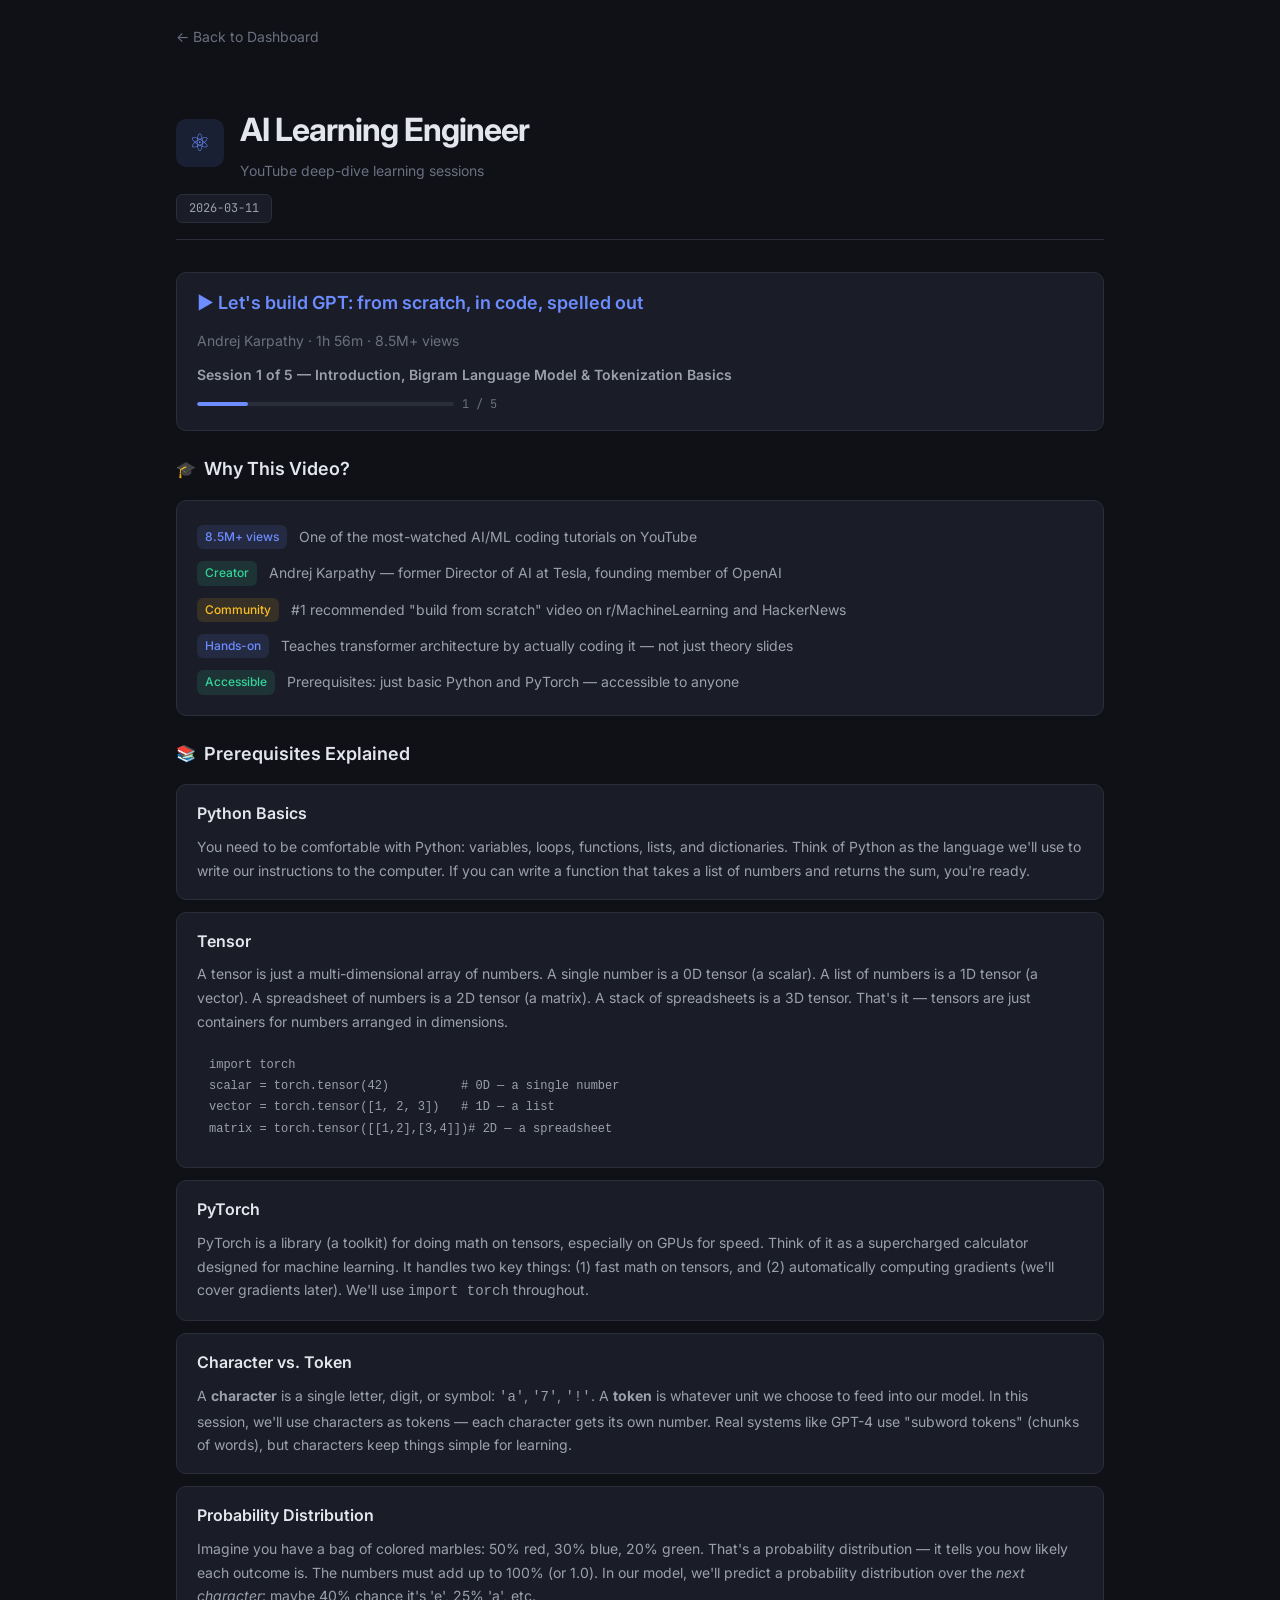
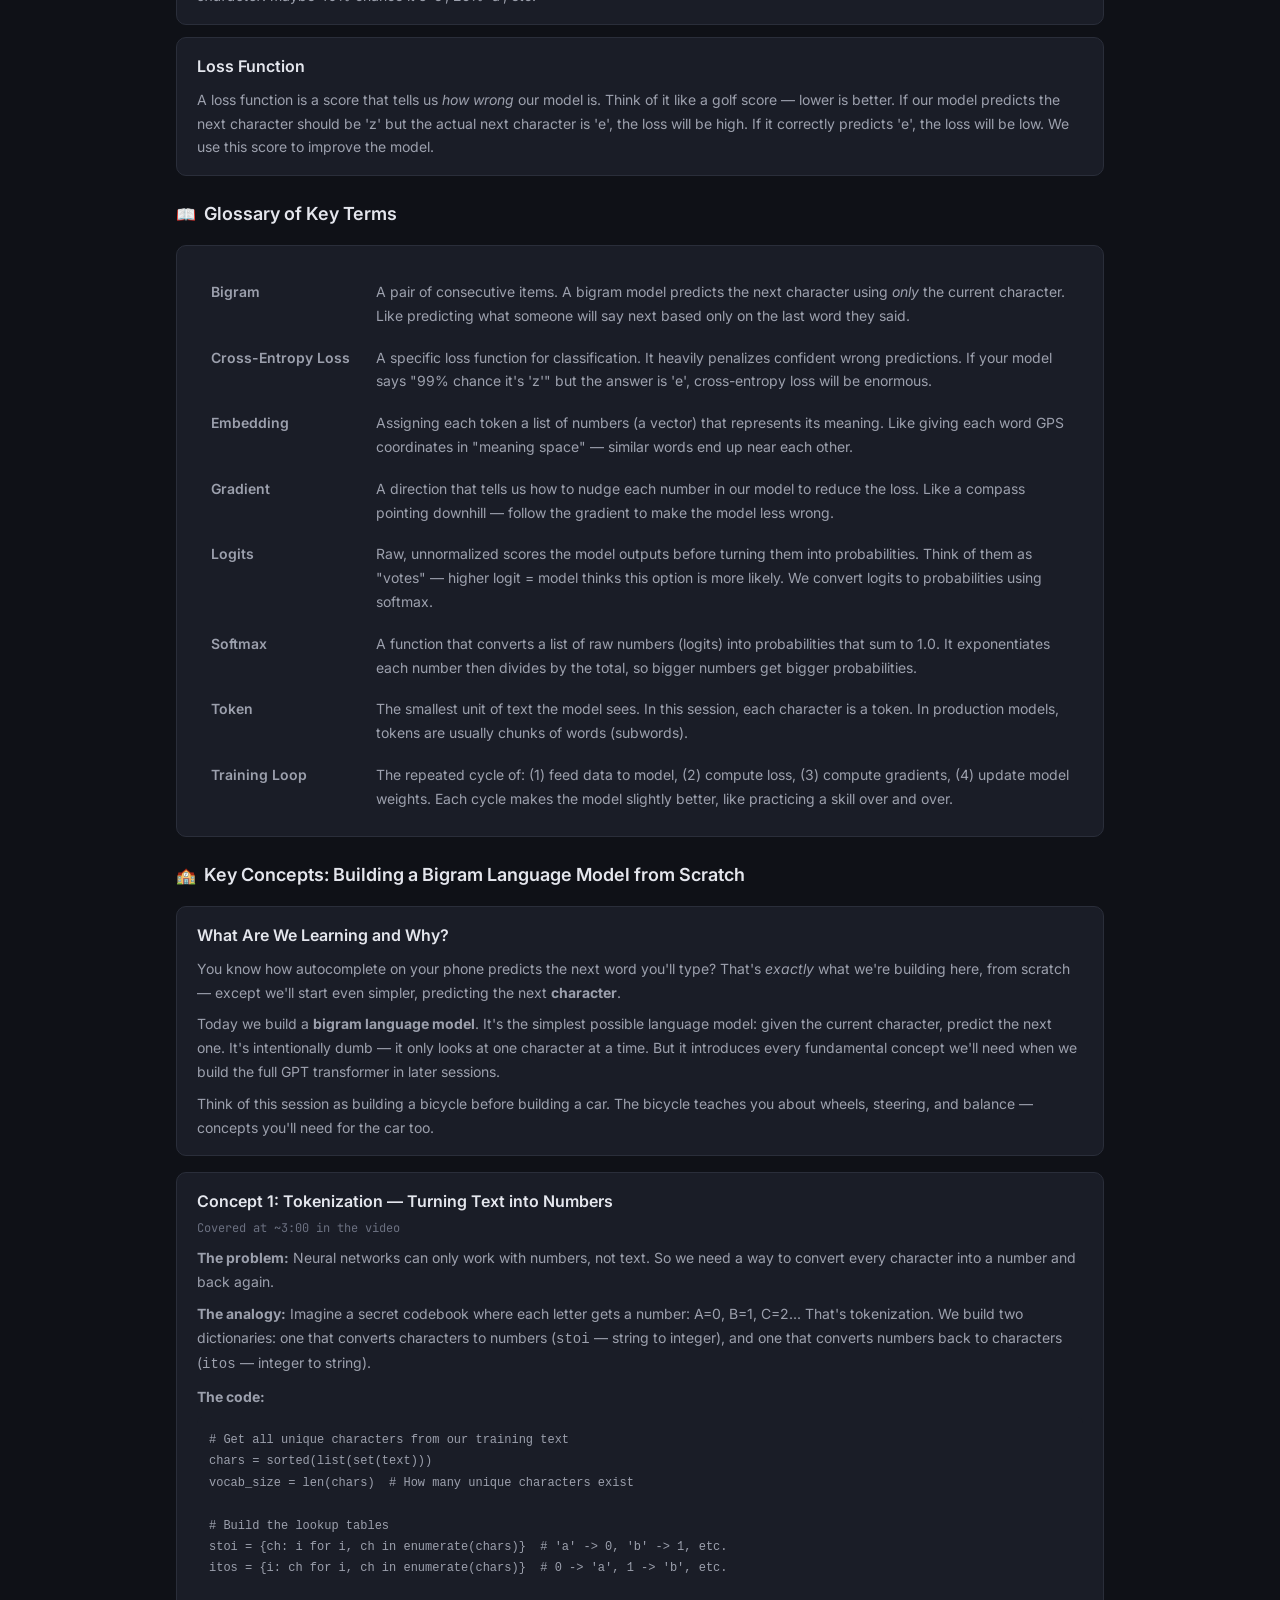
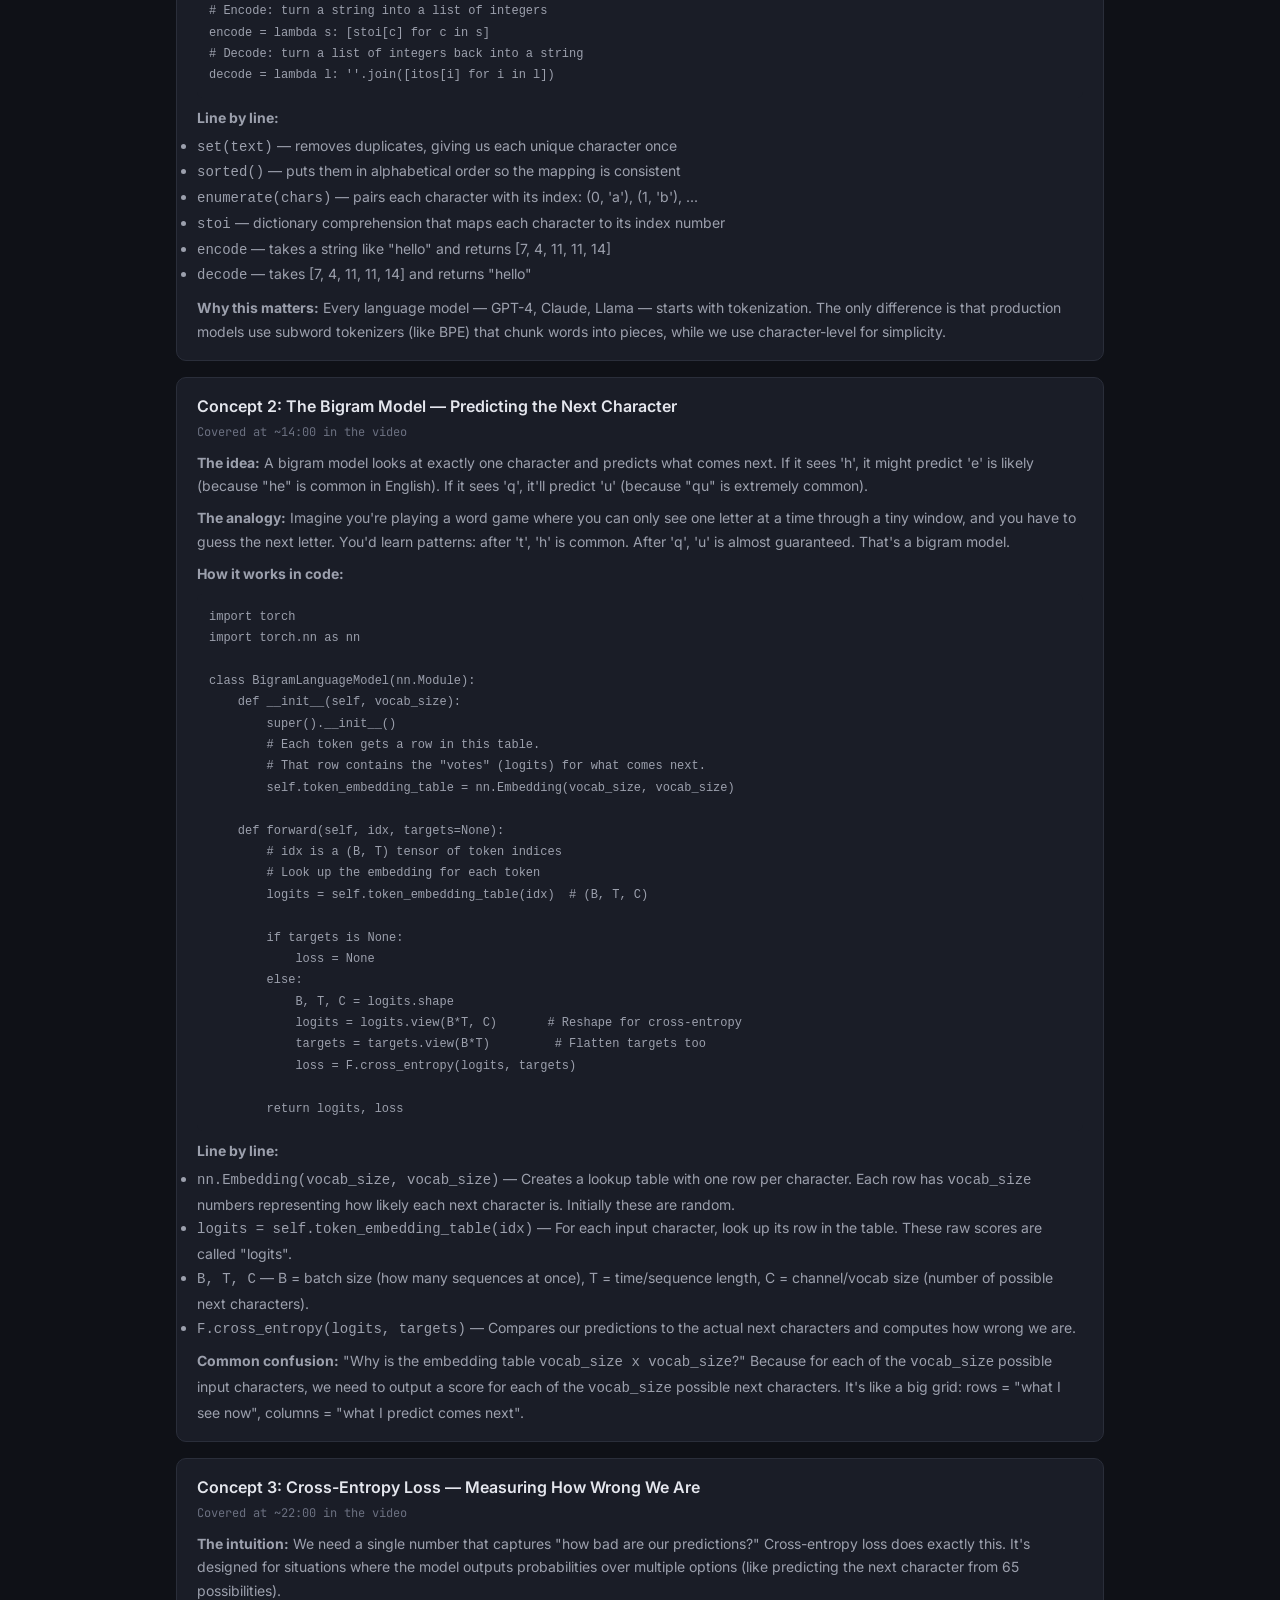
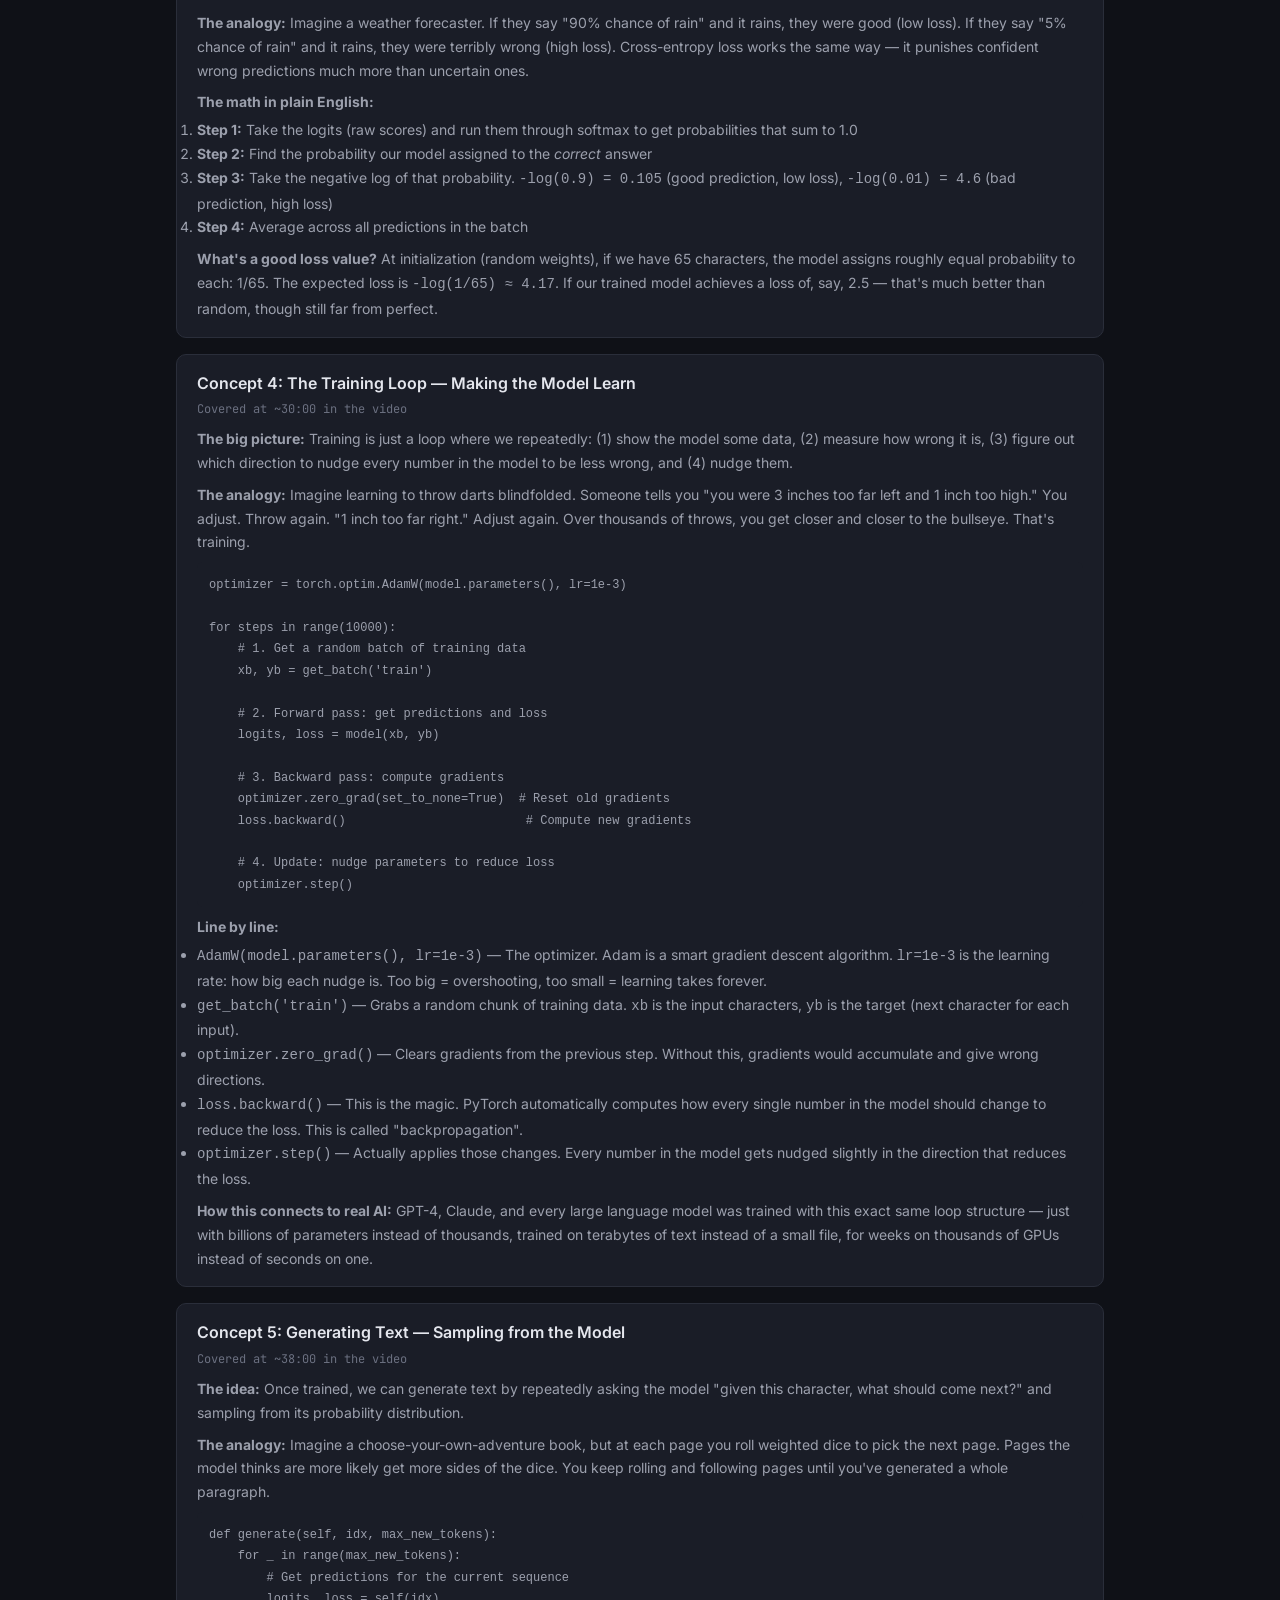
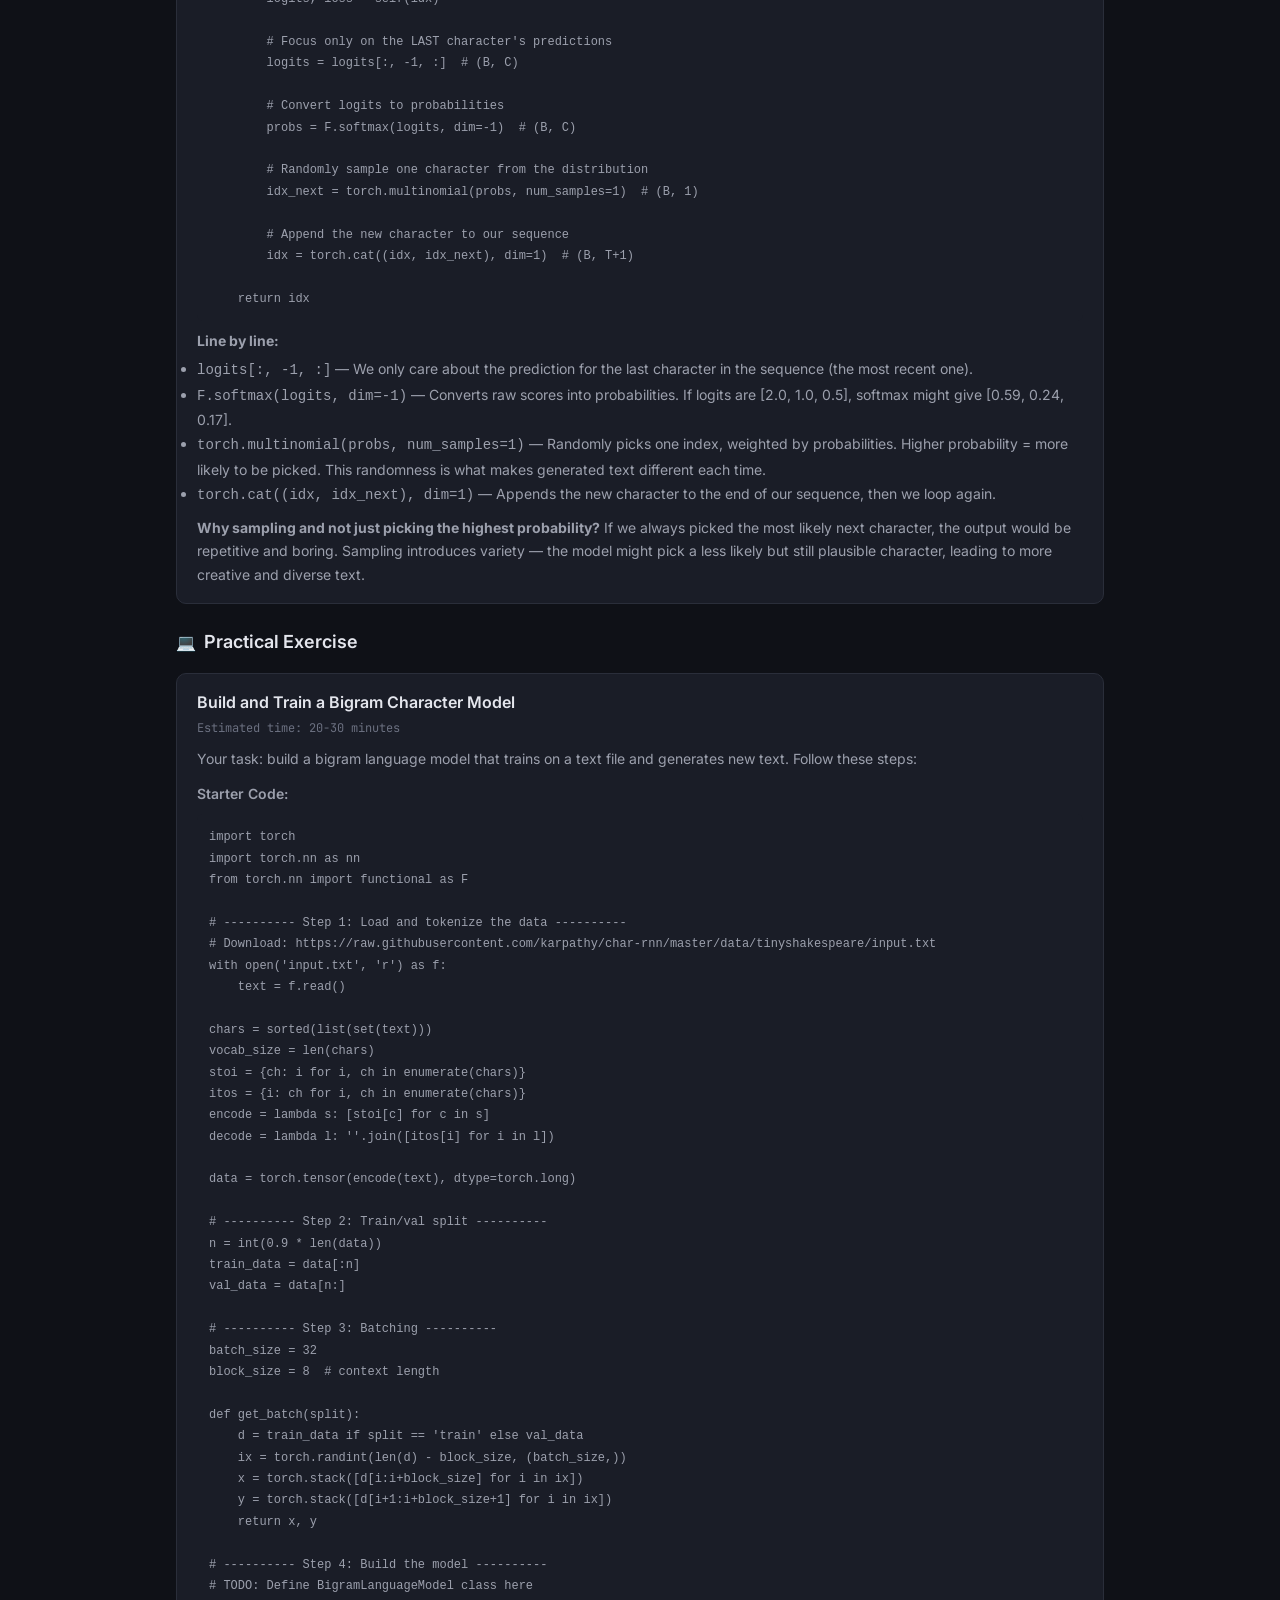
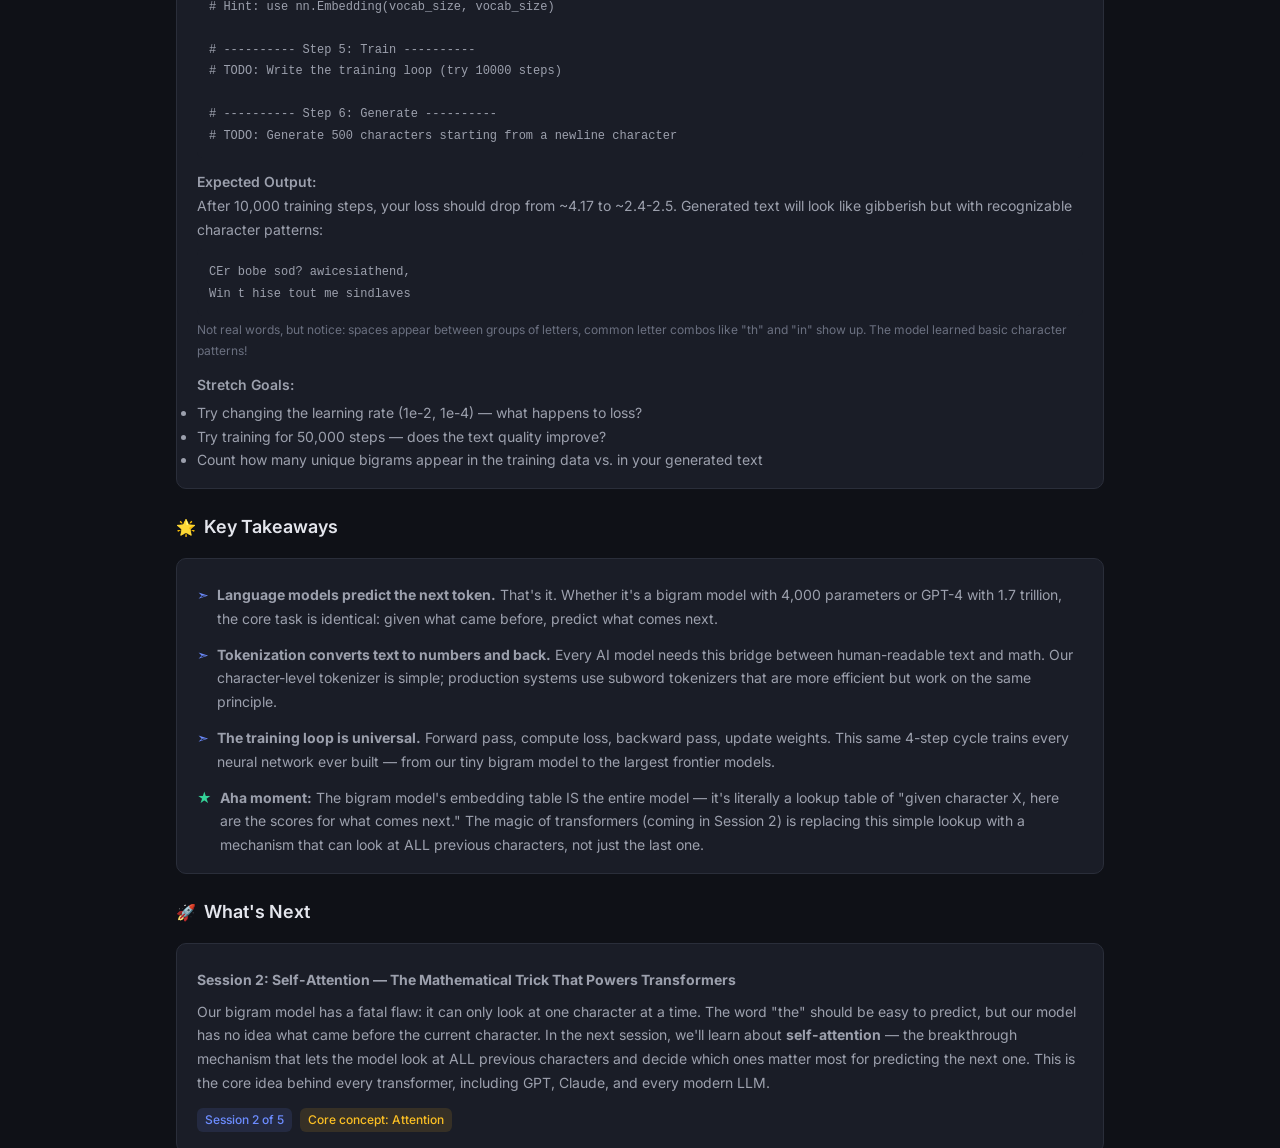
==== commit f054a35f: "Regenerate AI Learning Engineer session 1 for 2026-03-11 Co-Authored-By: Claude Opus 4.6 <noreply@an" ====
--- a/output/ai-learning-engineer/2026-03-11.html
+++ b/output/ai-learning-engineer/2026-03-11.html
@@ -20,274 +20,444 @@
           <p class="site-header__subtitle">YouTube deep-dive learning sessions</p>
         </div>
       </div>
-      <div class="site-header__date">2026-03-11 &middot; Wednesday</div>
+      <div class="site-header__date">2026-03-11</div>
     </header>
 
-    <!-- Video Info -->
-    <section class="mt-6">
-      <div class="content-item" style="border-left:3px solid var(--color-accent)">
-        <div class="content-item__body">
-          <div style="display:flex;align-items:center;gap:var(--space-3);flex-wrap:wrap">
-            <span style="font-size:1.5rem">&#9654;</span>
-            <div>
-              <div style="font-size:var(--text-lg);font-weight:600;color:var(--color-text)">
-                <a href="https://www.youtube.com/watch?v=kCc8FmEb1nY" target="_blank" rel="noopener" style="color:var(--color-accent);text-decoration:none">
-                  Let's build GPT: from scratch, in code, spelled out
-                </a>
-              </div>
-              <div style="font-size:var(--text-sm);color:var(--color-text-muted);margin-top:var(--space-1)">
-                <strong>Andrej Karpathy</strong> &middot; 1h 56m &middot; 8.5M+ views
-              </div>
-            </div>
-          </div>
-          <div class="mt-4" style="display:flex;align-items:center;gap:var(--space-3)">
-            <span class="tag tag--green">Session 1 of 5</span>
-            <span class="tag">Bigram Model &amp; Tokenization</span>
-          </div>
-          <div class="mt-4">
-            <div class="confidence">
-              <div class="confidence__bar"><div class="confidence__fill" style="width:20%;background:var(--color-accent)"></div></div>
-              <span class="confidence__label">1/5 sessions</span>
-            </div>
-          </div>
-        </div>
-      </div>
-    </section>
-
-    <!-- Why This Video -->
-    <section class="mt-6">
-      <h2 class="section-title">
-        <span class="section-title__icon">&#11088;</span>
-        Why This Video?
-      </h2>
+    <!-- Video & Progress -->
+    <section class="content-item" style="margin-bottom:var(--space-6)">
+      <div style="display:flex;align-items:center;gap:var(--space-3);margin-bottom:var(--space-3)">
+        <a href="https://www.youtube.com/watch?v=kCc8FmEb1nY" target="_blank" rel="noopener" style="display:inline-flex;align-items:center;gap:var(--space-2);font-size:var(--text-lg);font-weight:600;color:var(--color-accent)">
+          &#9654; Let's build GPT: from scratch, in code, spelled out
+        </a>
+      </div>
+      <div style="font-size:var(--text-sm);color:var(--color-text-muted);margin-bottom:var(--space-3)">
+        Andrej Karpathy &middot; 1h 56m &middot; 8.5M+ views
+      </div>
+      <div style="margin-bottom:var(--space-2);font-size:var(--text-sm);font-weight:600;color:var(--color-text-secondary)">Session 1 of 5 &mdash; Introduction, Bigram Language Model &amp; Tokenization Basics</div>
+      <div class="confidence" style="max-width:300px">
+        <div class="confidence__bar" style="max-width:100%;flex:1">
+          <div class="confidence__fill" style="width:20%;background:var(--color-accent)"></div>
+        </div>
+        <span class="confidence__label">1 / 5</span>
+      </div>
+    </section>
+
+    <!-- Why This Video? -->
+    <section style="margin-bottom:var(--space-6)">
+      <h2 class="section-title"><span class="section-title__icon">&#127891;</span> Why This Video?</h2>
       <div class="content-item">
         <div class="content-item__body">
-          <ul style="padding-left:var(--space-6);color:var(--color-text-secondary);font-size:var(--text-sm);line-height:2">
-            <li><strong>8.5M+ views</strong> &mdash; one of the most-watched AI/ML coding tutorials on all of YouTube</li>
-            <li><strong>Andrej Karpathy</strong> is former Director of AI at Tesla and founding member of OpenAI &mdash; he literally built the systems this video teaches</li>
-            <li><strong>#1 recommended</strong> "build from scratch" video on r/MachineLearning, HackerNews, and countless AI learning threads</li>
-            <li><strong>Code-first approach</strong> &mdash; you don't just learn theory, you type a working GPT and understand every line</li>
-            <li><strong>Low prerequisites</strong> &mdash; only needs basic Python and PyTorch, making it accessible while being deeply technical</li>
-          </ul>
-        </div>
-      </div>
-    </section>
-
-    <!-- Session Focus -->
-    <section class="mt-6">
-      <h2 class="section-title">
-        <span class="section-title__icon">&#127919;</span>
-        Session Focus
-      </h2>
+          <ul style="list-style:none;padding:0;display:flex;flex-direction:column;gap:var(--space-2)">
+            <li style="display:flex;align-items:flex-start;gap:var(--space-2)"><span class="tag">8.5M+ views</span> One of the most-watched AI/ML coding tutorials on YouTube</li>
+            <li style="display:flex;align-items:flex-start;gap:var(--space-2)"><span class="tag tag--green">Creator</span> Andrej Karpathy — former Director of AI at Tesla, founding member of OpenAI</li>
+            <li style="display:flex;align-items:flex-start;gap:var(--space-2)"><span class="tag tag--yellow">Community</span> #1 recommended "build from scratch" video on r/MachineLearning and HackerNews</li>
+            <li style="display:flex;align-items:flex-start;gap:var(--space-2)"><span class="tag">Hands-on</span> Teaches transformer architecture by actually coding it — not just theory slides</li>
+            <li style="display:flex;align-items:flex-start;gap:var(--space-2)"><span class="tag tag--green">Accessible</span> Prerequisites: just basic Python and PyTorch — accessible to anyone</li>
+          </ul>
+        </div>
+      </div>
+    </section>
+
+    <!-- Prerequisites Explained -->
+    <section style="margin-bottom:var(--space-6)">
+      <h2 class="section-title"><span class="section-title__icon">&#128218;</span> Prerequisites Explained</h2>
+
+      <div class="content-item" style="margin-bottom:var(--space-3)">
+        <div class="content-item__title">Python Basics</div>
+        <div class="content-item__body">
+          <p>You need to be comfortable with Python: variables, loops, functions, lists, and dictionaries. Think of Python as the language we'll use to write our instructions to the computer. If you can write a function that takes a list of numbers and returns the sum, you're ready.</p>
+        </div>
+      </div>
+
+      <div class="content-item" style="margin-bottom:var(--space-3)">
+        <div class="content-item__title">Tensor</div>
+        <div class="content-item__body">
+          <p>A tensor is just a multi-dimensional array of numbers. A single number is a 0D tensor (a scalar). A list of numbers is a 1D tensor (a vector). A spreadsheet of numbers is a 2D tensor (a matrix). A stack of spreadsheets is a 3D tensor. That's it — tensors are just containers for numbers arranged in dimensions.</p>
+          <pre style="background:var(--color-surface);padding:var(--space-3);border-radius:var(--radius-sm);margin-top:var(--space-2);font-family:var(--font-mono);font-size:var(--text-xs);overflow-x:auto"><code>import torch
+scalar = torch.tensor(42)          # 0D — a single number
+vector = torch.tensor([1, 2, 3])   # 1D — a list
+matrix = torch.tensor([[1,2],[3,4]])# 2D — a spreadsheet</code></pre>
+        </div>
+      </div>
+
+      <div class="content-item" style="margin-bottom:var(--space-3)">
+        <div class="content-item__title">PyTorch</div>
+        <div class="content-item__body">
+          <p>PyTorch is a library (a toolkit) for doing math on tensors, especially on GPUs for speed. Think of it as a supercharged calculator designed for machine learning. It handles two key things: (1) fast math on tensors, and (2) automatically computing gradients (we'll cover gradients later). We'll use <code>import torch</code> throughout.</p>
+        </div>
+      </div>
+
+      <div class="content-item" style="margin-bottom:var(--space-3)">
+        <div class="content-item__title">Character vs. Token</div>
+        <div class="content-item__body">
+          <p>A <strong>character</strong> is a single letter, digit, or symbol: <code>'a'</code>, <code>'7'</code>, <code>'!'</code>. A <strong>token</strong> is whatever unit we choose to feed into our model. In this session, we'll use characters as tokens — each character gets its own number. Real systems like GPT-4 use "subword tokens" (chunks of words), but characters keep things simple for learning.</p>
+        </div>
+      </div>
+
+      <div class="content-item" style="margin-bottom:var(--space-3)">
+        <div class="content-item__title">Probability Distribution</div>
+        <div class="content-item__body">
+          <p>Imagine you have a bag of colored marbles: 50% red, 30% blue, 20% green. That's a probability distribution — it tells you how likely each outcome is. The numbers must add up to 100% (or 1.0). In our model, we'll predict a probability distribution over the <em>next character</em>: maybe 40% chance it's 'e', 25% 'a', etc.</p>
+        </div>
+      </div>
+
+      <div class="content-item" style="margin-bottom:var(--space-3)">
+        <div class="content-item__title">Loss Function</div>
+        <div class="content-item__body">
+          <p>A loss function is a score that tells us <em>how wrong</em> our model is. Think of it like a golf score — lower is better. If our model predicts the next character should be 'z' but the actual next character is 'e', the loss will be high. If it correctly predicts 'e', the loss will be low. We use this score to improve the model.</p>
+        </div>
+      </div>
+    </section>
+
+    <!-- Glossary -->
+    <section style="margin-bottom:var(--space-6)">
+      <h2 class="section-title"><span class="section-title__icon">&#128214;</span> Glossary of Key Terms</h2>
       <div class="content-item">
-        <div class="content-item__title">Introduction, Bigram Language Model &amp; Tokenization Basics</div>
-        <div class="content-item__body">
-          <p>This session covers the first ~23 minutes of the video (0:00 - 23:00). Karpathy sets up the entire project: what we're building, why, and the simplest possible language model as a starting point.</p>
-        </div>
-      </div>
-    </section>
-
-    <!-- Key Concepts -->
-    <section class="mt-8">
-      <h2 class="section-title">
-        <span class="section-title__icon">&#128218;</span>
-        Key Concepts Covered
-      </h2>
-
-      <div class="content-item">
-        <div class="content-item__title">1. What is a Language Model?</div>
-        <div class="content-item__body">
-          <p>At <strong>0:42</strong>, Karpathy defines the goal: a language model is a system that, given a sequence of characters (or tokens), predicts the next character. This is the core idea behind GPT, ChatGPT, and every modern LLM.</p>
-          <p class="mt-2">The key insight: <strong>language modeling is next-token prediction</strong>. The entire magic of GPT &mdash; from writing code to answering questions &mdash; emerges from training a model to predict the next token extremely well over enormous datasets.</p>
-          <p class="mt-2"><strong>Going deeper:</strong> This framing connects to Shannon's information theory (1948). The "entropy" of language &mdash; how predictable the next token is &mdash; is what language models learn to estimate. Lower perplexity = better model.</p>
-        </div>
-      </div>
-
-      <div class="content-item mt-4">
-        <div class="content-item__title">2. Character-Level Tokenization</div>
-        <div class="content-item__body">
-          <p>At <strong>3:14</strong>, Karpathy makes a deliberate choice: instead of using BPE (byte pair encoding) like real GPT models, he works at the <strong>character level</strong>. Every unique character in the training text gets a number.</p>
-          <pre style="background:var(--color-bg);padding:var(--space-3);border-radius:var(--radius-sm);font-family:var(--font-mono);font-size:var(--text-xs);overflow-x:auto;margin-top:var(--space-2);color:var(--color-text-secondary)">chars = sorted(list(set(text)))
-vocab_size = len(chars)  # 65 unique characters
-stoi = {ch: i for i, ch in enumerate(chars)}  # string to int
-itos = {i: ch for i, ch in enumerate(chars)}  # int to string
+        <div class="content-item__body">
+          <table style="width:100%;font-size:var(--text-sm)">
+            <tr style="border-bottom:1px solid var(--color-border)">
+              <td style="padding:var(--space-2) var(--space-3);font-weight:600;white-space:nowrap;vertical-align:top">Bigram</td>
+              <td style="padding:var(--space-2) var(--space-3);color:var(--color-text-secondary)">A pair of consecutive items. A bigram model predicts the next character using <em>only</em> the current character. Like predicting what someone will say next based only on the last word they said.</td>
+            </tr>
+            <tr style="border-bottom:1px solid var(--color-border)">
+              <td style="padding:var(--space-2) var(--space-3);font-weight:600;white-space:nowrap;vertical-align:top">Cross-Entropy Loss</td>
+              <td style="padding:var(--space-2) var(--space-3);color:var(--color-text-secondary)">A specific loss function for classification. It heavily penalizes confident wrong predictions. If your model says "99% chance it's 'z'" but the answer is 'e', cross-entropy loss will be enormous.</td>
+            </tr>
+            <tr style="border-bottom:1px solid var(--color-border)">
+              <td style="padding:var(--space-2) var(--space-3);font-weight:600;white-space:nowrap;vertical-align:top">Embedding</td>
+              <td style="padding:var(--space-2) var(--space-3);color:var(--color-text-secondary)">Assigning each token a list of numbers (a vector) that represents its meaning. Like giving each word GPS coordinates in "meaning space" — similar words end up near each other.</td>
+            </tr>
+            <tr style="border-bottom:1px solid var(--color-border)">
+              <td style="padding:var(--space-2) var(--space-3);font-weight:600;white-space:nowrap;vertical-align:top">Gradient</td>
+              <td style="padding:var(--space-2) var(--space-3);color:var(--color-text-secondary)">A direction that tells us how to nudge each number in our model to reduce the loss. Like a compass pointing downhill — follow the gradient to make the model less wrong.</td>
+            </tr>
+            <tr style="border-bottom:1px solid var(--color-border)">
+              <td style="padding:var(--space-2) var(--space-3);font-weight:600;white-space:nowrap;vertical-align:top">Logits</td>
+              <td style="padding:var(--space-2) var(--space-3);color:var(--color-text-secondary)">Raw, unnormalized scores the model outputs before turning them into probabilities. Think of them as "votes" — higher logit = model thinks this option is more likely. We convert logits to probabilities using softmax.</td>
+            </tr>
+            <tr style="border-bottom:1px solid var(--color-border)">
+              <td style="padding:var(--space-2) var(--space-3);font-weight:600;white-space:nowrap;vertical-align:top">Softmax</td>
+              <td style="padding:var(--space-2) var(--space-3);color:var(--color-text-secondary)">A function that converts a list of raw numbers (logits) into probabilities that sum to 1.0. It exponentiates each number then divides by the total, so bigger numbers get bigger probabilities.</td>
+            </tr>
+            <tr style="border-bottom:1px solid var(--color-border)">
+              <td style="padding:var(--space-2) var(--space-3);font-weight:600;white-space:nowrap;vertical-align:top">Token</td>
+              <td style="padding:var(--space-2) var(--space-3);color:var(--color-text-secondary)">The smallest unit of text the model sees. In this session, each character is a token. In production models, tokens are usually chunks of words (subwords).</td>
+            </tr>
+            <tr>
+              <td style="padding:var(--space-2) var(--space-3);font-weight:600;white-space:nowrap;vertical-align:top">Training Loop</td>
+              <td style="padding:var(--space-2) var(--space-3);color:var(--color-text-secondary)">The repeated cycle of: (1) feed data to model, (2) compute loss, (3) compute gradients, (4) update model weights. Each cycle makes the model slightly better, like practicing a skill over and over.</td>
+            </tr>
+          </table>
+        </div>
+      </div>
+    </section>
+
+    <!-- Lesson Content -->
+    <section style="margin-bottom:var(--space-6)">
+      <h2 class="section-title"><span class="section-title__icon">&#127979;</span> Key Concepts: Building a Bigram Language Model from Scratch</h2>
+
+      <!-- What Are We Learning and Why? -->
+      <div class="content-item" style="margin-bottom:var(--space-4)">
+        <div class="content-item__title">What Are We Learning and Why?</div>
+        <div class="content-item__body">
+          <p>You know how autocomplete on your phone predicts the next word you'll type? That's <em>exactly</em> what we're building here, from scratch — except we'll start even simpler, predicting the next <strong>character</strong>.</p>
+          <p style="margin-top:var(--space-2)">Today we build a <strong>bigram language model</strong>. It's the simplest possible language model: given the current character, predict the next one. It's intentionally dumb — it only looks at one character at a time. But it introduces every fundamental concept we'll need when we build the full GPT transformer in later sessions.</p>
+          <p style="margin-top:var(--space-2)">Think of this session as building a bicycle before building a car. The bicycle teaches you about wheels, steering, and balance — concepts you'll need for the car too.</p>
+        </div>
+      </div>
+
+      <!-- Concept 1: Tokenization -->
+      <div class="content-item" style="margin-bottom:var(--space-4)">
+        <div class="content-item__title">Concept 1: Tokenization — Turning Text into Numbers</div>
+        <div class="content-item__meta">Covered at ~3:00 in the video</div>
+        <div class="content-item__body">
+          <p><strong>The problem:</strong> Neural networks can only work with numbers, not text. So we need a way to convert every character into a number and back again.</p>
+
+          <p style="margin-top:var(--space-2)"><strong>The analogy:</strong> Imagine a secret codebook where each letter gets a number: A=0, B=1, C=2... That's tokenization. We build two dictionaries: one that converts characters to numbers (<code>stoi</code> — string to integer), and one that converts numbers back to characters (<code>itos</code> — integer to string).</p>
+
+          <p style="margin-top:var(--space-2)"><strong>The code:</strong></p>
+          <pre style="background:var(--color-surface);padding:var(--space-3);border-radius:var(--radius-sm);margin-top:var(--space-2);font-family:var(--font-mono);font-size:var(--text-xs);overflow-x:auto"><code># Get all unique characters from our training text
+chars = sorted(list(set(text)))
+vocab_size = len(chars)  # How many unique characters exist
+
+# Build the lookup tables
+stoi = {ch: i for i, ch in enumerate(chars)}  # 'a' -> 0, 'b' -> 1, etc.
+itos = {i: ch for i, ch in enumerate(chars)}  # 0 -> 'a', 1 -> 'b', etc.
+
+# Encode: turn a string into a list of integers
 encode = lambda s: [stoi[c] for c in s]
-decode = lambda l: ''.join([itos[i] for i in l])</pre>
-          <p class="mt-2"><strong>Why character-level?</strong> It strips away the complexity of subword tokenization so you can focus on the model architecture. In production GPT, OpenAI uses ~50,000 BPE tokens; here we use 65 characters. Same principles, simpler vocabulary.</p>
-          <p class="mt-2"><strong>Real-world context:</strong> Understanding tokenization is critical. Token boundaries affect model performance &mdash; that's why GPT sometimes struggles with counting letters or arithmetic (tokens don't align with digit boundaries).</p>
-        </div>
-      </div>
-
-      <div class="content-item mt-4">
-        <div class="content-item__title">3. The Training Dataset: Tiny Shakespeare</div>
-        <div class="content-item__body">
-          <p>At <strong>2:22</strong>, Karpathy introduces the training data: the complete works of Shakespeare (~1MB of text, about 1 million characters). This is tiny by modern standards but perfect for learning.</p>
-          <p class="mt-2"><strong>Comparison to real GPT:</strong></p>
-          <ul style="margin-top:var(--space-2);padding-left:var(--space-6);color:var(--color-text-secondary);font-size:var(--text-sm);line-height:1.8">
-            <li>Tiny Shakespeare: ~1M characters, 65 vocab size</li>
-            <li>GPT-2: ~40GB of text (WebText), 50,257 vocab size</li>
-            <li>GPT-3: ~570GB of filtered text, 50,257 vocab size</li>
-            <li>GPT-4: estimated trillions of tokens, likely larger vocab</li>
-          </ul>
-          <p class="mt-2">The beauty of this tutorial is that the <strong>architecture is identical</strong> &mdash; only the scale differs.</p>
-        </div>
-      </div>
-
-      <div class="content-item mt-4">
-        <div class="content-item__title">4. The Bigram Language Model</div>
-        <div class="content-item__body">
-          <p>At <strong>8:50</strong>, Karpathy builds the simplest possible language model: a <strong>bigram model</strong>. It predicts the next character based only on the previous character. No context beyond one token.</p>
-          <pre style="background:var(--color-bg);padding:var(--space-3);border-radius:var(--radius-sm);font-family:var(--font-mono);font-size:var(--text-xs);overflow-x:auto;margin-top:var(--space-2);color:var(--color-text-secondary)">import torch
+# Decode: turn a list of integers back into a string
+decode = lambda l: ''.join([itos[i] for i in l])</code></pre>
+
+          <p style="margin-top:var(--space-2)"><strong>Line by line:</strong></p>
+          <ul style="margin-top:var(--space-1)">
+            <li><code>set(text)</code> — removes duplicates, giving us each unique character once</li>
+            <li><code>sorted()</code> — puts them in alphabetical order so the mapping is consistent</li>
+            <li><code>enumerate(chars)</code> — pairs each character with its index: (0, 'a'), (1, 'b'), ...</li>
+            <li><code>stoi</code> — dictionary comprehension that maps each character to its index number</li>
+            <li><code>encode</code> — takes a string like "hello" and returns [7, 4, 11, 11, 14]</li>
+            <li><code>decode</code> — takes [7, 4, 11, 11, 14] and returns "hello"</li>
+          </ul>
+
+          <p style="margin-top:var(--space-2)"><strong>Why this matters:</strong> Every language model — GPT-4, Claude, Llama — starts with tokenization. The only difference is that production models use subword tokenizers (like BPE) that chunk words into pieces, while we use character-level for simplicity.</p>
+        </div>
+      </div>
+
+      <!-- Concept 2: Bigram Model -->
+      <div class="content-item" style="margin-bottom:var(--space-4)">
+        <div class="content-item__title">Concept 2: The Bigram Model — Predicting the Next Character</div>
+        <div class="content-item__meta">Covered at ~14:00 in the video</div>
+        <div class="content-item__body">
+          <p><strong>The idea:</strong> A bigram model looks at exactly one character and predicts what comes next. If it sees 'h', it might predict 'e' is likely (because "he" is common in English). If it sees 'q', it'll predict 'u' (because "qu" is extremely common).</p>
+
+          <p style="margin-top:var(--space-2)"><strong>The analogy:</strong> Imagine you're playing a word game where you can only see one letter at a time through a tiny window, and you have to guess the next letter. You'd learn patterns: after 't', 'h' is common. After 'q', 'u' is almost guaranteed. That's a bigram model.</p>
+
+          <p style="margin-top:var(--space-2)"><strong>How it works in code:</strong></p>
+          <pre style="background:var(--color-surface);padding:var(--space-3);border-radius:var(--radius-sm);margin-top:var(--space-2);font-family:var(--font-mono);font-size:var(--text-xs);overflow-x:auto"><code>import torch
 import torch.nn as nn
-from torch.nn import functional as F
 
 class BigramLanguageModel(nn.Module):
     def __init__(self, vocab_size):
         super().__init__()
+        # Each token gets a row in this table.
+        # That row contains the "votes" (logits) for what comes next.
         self.token_embedding_table = nn.Embedding(vocab_size, vocab_size)
 
     def forward(self, idx, targets=None):
+        # idx is a (B, T) tensor of token indices
+        # Look up the embedding for each token
         logits = self.token_embedding_table(idx)  # (B, T, C)
+
         if targets is None:
             loss = None
         else:
             B, T, C = logits.shape
-            logits = logits.view(B*T, C)
-            targets = targets.view(B*T)
+            logits = logits.view(B*T, C)       # Reshape for cross-entropy
+            targets = targets.view(B*T)         # Flatten targets too
             loss = F.cross_entropy(logits, targets)
-        return logits, loss
-
-    def generate(self, idx, max_new_tokens):
-        for _ in range(max_new_tokens):
-            logits, loss = self(idx)
-            logits = logits[:, -1, :]  # last time step
-            probs = F.softmax(logits, dim=-1)
-            idx_next = torch.multinomial(probs, num_samples=1)
-            idx = torch.cat((idx, idx_next), dim=1)
-        return idx</pre>
-          <p class="mt-2"><strong>Key insight at 12:30:</strong> The embedding table IS the model. Each row is a learned probability distribution over what character comes next. Row for 'h' might have high probability for 'e' (because "he", "the"). This is just a lookup table &mdash; no attention, no transformation.</p>
-          <p class="mt-2"><strong>Why start here:</strong> The bigram model produces garbage Shakespeare ("CEy lsjwP..."), but it establishes the training loop, loss function (cross-entropy), and generation method that will remain <em>exactly the same</em> as we scale up to the full transformer.</p>
-        </div>
-      </div>
-
-      <div class="content-item mt-4">
-        <div class="content-item__title">5. Cross-Entropy Loss &amp; Training Loop</div>
-        <div class="content-item__body">
-          <p>At <strong>16:45</strong>, Karpathy explains the loss function. Cross-entropy loss measures how well the model's predicted probability distribution matches the actual next character.</p>
-          <p class="mt-2"><strong>The math:</strong> For a vocabulary of 65 characters, a random model would assign equal probability (1/65) to each. The expected loss is <code style="font-family:var(--font-mono);font-size:var(--text-xs);background:var(--color-bg);padding:2px 6px;border-radius:3px">-ln(1/65) &asymp; 4.17</code>. If the initial loss is near 4.17, the model hasn't learned anything yet. As training progresses, loss decreases &mdash; the model is getting better at predicting the next character.</p>
-          <p class="mt-2"><strong>Training loop (19:20):</strong></p>
-          <pre style="background:var(--color-bg);padding:var(--space-3);border-radius:var(--radius-sm);font-family:var(--font-mono);font-size:var(--text-xs);overflow-x:auto;margin-top:var(--space-2);color:var(--color-text-secondary)">optimizer = torch.optim.AdamW(model.parameters(), lr=1e-3)
+
+        return logits, loss</code></pre>
+
+          <p style="margin-top:var(--space-2)"><strong>Line by line:</strong></p>
+          <ul style="margin-top:var(--space-1)">
+            <li><code>nn.Embedding(vocab_size, vocab_size)</code> — Creates a lookup table with one row per character. Each row has <code>vocab_size</code> numbers representing how likely each next character is. Initially these are random.</li>
+            <li><code>logits = self.token_embedding_table(idx)</code> — For each input character, look up its row in the table. These raw scores are called "logits".</li>
+            <li><code>B, T, C</code> — B = batch size (how many sequences at once), T = time/sequence length, C = channel/vocab size (number of possible next characters).</li>
+            <li><code>F.cross_entropy(logits, targets)</code> — Compares our predictions to the actual next characters and computes how wrong we are.</li>
+          </ul>
+
+          <p style="margin-top:var(--space-2)"><strong>Common confusion:</strong> "Why is the embedding table <code>vocab_size x vocab_size</code>?" Because for each of the <code>vocab_size</code> possible input characters, we need to output a score for each of the <code>vocab_size</code> possible next characters. It's like a big grid: rows = "what I see now", columns = "what I predict comes next".</p>
+        </div>
+      </div>
+
+      <!-- Concept 3: Cross-Entropy Loss -->
+      <div class="content-item" style="margin-bottom:var(--space-4)">
+        <div class="content-item__title">Concept 3: Cross-Entropy Loss — Measuring How Wrong We Are</div>
+        <div class="content-item__meta">Covered at ~22:00 in the video</div>
+        <div class="content-item__body">
+          <p><strong>The intuition:</strong> We need a single number that captures "how bad are our predictions?" Cross-entropy loss does exactly this. It's designed for situations where the model outputs probabilities over multiple options (like predicting the next character from 65 possibilities).</p>
+
+          <p style="margin-top:var(--space-2)"><strong>The analogy:</strong> Imagine a weather forecaster. If they say "90% chance of rain" and it rains, they were good (low loss). If they say "5% chance of rain" and it rains, they were terribly wrong (high loss). Cross-entropy loss works the same way — it punishes confident wrong predictions much more than uncertain ones.</p>
+
+          <p style="margin-top:var(--space-2)"><strong>The math in plain English:</strong></p>
+          <ol style="margin-top:var(--space-1)">
+            <li><strong>Step 1:</strong> Take the logits (raw scores) and run them through softmax to get probabilities that sum to 1.0</li>
+            <li><strong>Step 2:</strong> Find the probability our model assigned to the <em>correct</em> answer</li>
+            <li><strong>Step 3:</strong> Take the negative log of that probability. <code>-log(0.9) = 0.105</code> (good prediction, low loss), <code>-log(0.01) = 4.6</code> (bad prediction, high loss)</li>
+            <li><strong>Step 4:</strong> Average across all predictions in the batch</li>
+          </ol>
+
+          <p style="margin-top:var(--space-2)"><strong>What's a good loss value?</strong> At initialization (random weights), if we have 65 characters, the model assigns roughly equal probability to each: 1/65. The expected loss is <code>-log(1/65) ≈ 4.17</code>. If our trained model achieves a loss of, say, 2.5 — that's much better than random, though still far from perfect.</p>
+        </div>
+      </div>
+
+      <!-- Concept 4: Training Loop -->
+      <div class="content-item" style="margin-bottom:var(--space-4)">
+        <div class="content-item__title">Concept 4: The Training Loop — Making the Model Learn</div>
+        <div class="content-item__meta">Covered at ~30:00 in the video</div>
+        <div class="content-item__body">
+          <p><strong>The big picture:</strong> Training is just a loop where we repeatedly: (1) show the model some data, (2) measure how wrong it is, (3) figure out which direction to nudge every number in the model to be less wrong, and (4) nudge them.</p>
+
+          <p style="margin-top:var(--space-2)"><strong>The analogy:</strong> Imagine learning to throw darts blindfolded. Someone tells you "you were 3 inches too far left and 1 inch too high." You adjust. Throw again. "1 inch too far right." Adjust again. Over thousands of throws, you get closer and closer to the bullseye. That's training.</p>
+
+          <pre style="background:var(--color-surface);padding:var(--space-3);border-radius:var(--radius-sm);margin-top:var(--space-2);font-family:var(--font-mono);font-size:var(--text-xs);overflow-x:auto"><code>optimizer = torch.optim.AdamW(model.parameters(), lr=1e-3)
 
 for steps in range(10000):
+    # 1. Get a random batch of training data
     xb, yb = get_batch('train')
+
+    # 2. Forward pass: get predictions and loss
     logits, loss = model(xb, yb)
-    optimizer.zero_grad(set_to_none=True)
-    loss.backward()
-    optimizer.step()</pre>
-          <p class="mt-2">This exact loop &mdash; forward pass, compute loss, backward pass, optimizer step &mdash; is used for the final GPT model too. Only the model inside changes.</p>
-        </div>
-      </div>
-    </section>
-
-    <!-- Detailed Notes -->
-    <section class="mt-8">
-      <h2 class="section-title">
-        <span class="section-title__icon">&#128221;</span>
-        Detailed Notes
-      </h2>
+
+    # 3. Backward pass: compute gradients
+    optimizer.zero_grad(set_to_none=True)  # Reset old gradients
+    loss.backward()                         # Compute new gradients
+
+    # 4. Update: nudge parameters to reduce loss
+    optimizer.step()</code></pre>
+
+          <p style="margin-top:var(--space-2)"><strong>Line by line:</strong></p>
+          <ul style="margin-top:var(--space-1)">
+            <li><code>AdamW(model.parameters(), lr=1e-3)</code> — The optimizer. Adam is a smart gradient descent algorithm. <code>lr=1e-3</code> is the learning rate: how big each nudge is. Too big = overshooting, too small = learning takes forever.</li>
+            <li><code>get_batch('train')</code> — Grabs a random chunk of training data. <code>xb</code> is the input characters, <code>yb</code> is the target (next character for each input).</li>
+            <li><code>optimizer.zero_grad()</code> — Clears gradients from the previous step. Without this, gradients would accumulate and give wrong directions.</li>
+            <li><code>loss.backward()</code> — This is the magic. PyTorch automatically computes how every single number in the model should change to reduce the loss. This is called "backpropagation".</li>
+            <li><code>optimizer.step()</code> — Actually applies those changes. Every number in the model gets nudged slightly in the direction that reduces the loss.</li>
+          </ul>
+
+          <p style="margin-top:var(--space-2)"><strong>How this connects to real AI:</strong> GPT-4, Claude, and every large language model was trained with this exact same loop structure — just with billions of parameters instead of thousands, trained on terabytes of text instead of a small file, for weeks on thousands of GPUs instead of seconds on one.</p>
+        </div>
+      </div>
+
+      <!-- Concept 5: Text Generation -->
+      <div class="content-item" style="margin-bottom:var(--space-4)">
+        <div class="content-item__title">Concept 5: Generating Text — Sampling from the Model</div>
+        <div class="content-item__meta">Covered at ~38:00 in the video</div>
+        <div class="content-item__body">
+          <p><strong>The idea:</strong> Once trained, we can generate text by repeatedly asking the model "given this character, what should come next?" and sampling from its probability distribution.</p>
+
+          <p style="margin-top:var(--space-2)"><strong>The analogy:</strong> Imagine a choose-your-own-adventure book, but at each page you roll weighted dice to pick the next page. Pages the model thinks are more likely get more sides of the dice. You keep rolling and following pages until you've generated a whole paragraph.</p>
+
+          <pre style="background:var(--color-surface);padding:var(--space-3);border-radius:var(--radius-sm);margin-top:var(--space-2);font-family:var(--font-mono);font-size:var(--text-xs);overflow-x:auto"><code>def generate(self, idx, max_new_tokens):
+    for _ in range(max_new_tokens):
+        # Get predictions for the current sequence
+        logits, loss = self(idx)
+
+        # Focus only on the LAST character's predictions
+        logits = logits[:, -1, :]  # (B, C)
+
+        # Convert logits to probabilities
+        probs = F.softmax(logits, dim=-1)  # (B, C)
+
+        # Randomly sample one character from the distribution
+        idx_next = torch.multinomial(probs, num_samples=1)  # (B, 1)
+
+        # Append the new character to our sequence
+        idx = torch.cat((idx, idx_next), dim=1)  # (B, T+1)
+
+    return idx</code></pre>
+
+          <p style="margin-top:var(--space-2)"><strong>Line by line:</strong></p>
+          <ul style="margin-top:var(--space-1)">
+            <li><code>logits[:, -1, :]</code> — We only care about the prediction for the last character in the sequence (the most recent one).</li>
+            <li><code>F.softmax(logits, dim=-1)</code> — Converts raw scores into probabilities. If logits are [2.0, 1.0, 0.5], softmax might give [0.59, 0.24, 0.17].</li>
+            <li><code>torch.multinomial(probs, num_samples=1)</code> — Randomly picks one index, weighted by probabilities. Higher probability = more likely to be picked. This randomness is what makes generated text different each time.</li>
+            <li><code>torch.cat((idx, idx_next), dim=1)</code> — Appends the new character to the end of our sequence, then we loop again.</li>
+          </ul>
+
+          <p style="margin-top:var(--space-2)"><strong>Why sampling and not just picking the highest probability?</strong> If we always picked the most likely next character, the output would be repetitive and boring. Sampling introduces variety — the model might pick a less likely but still plausible character, leading to more creative and diverse text.</p>
+        </div>
+      </div>
+    </section>
+
+    <!-- Practical Exercise -->
+    <section style="margin-bottom:var(--space-6)">
+      <h2 class="section-title"><span class="section-title__icon">&#128187;</span> Practical Exercise</h2>
       <div class="content-item">
-        <div class="content-item__body">
-          <p><strong>0:00 - 2:20 | Introduction</strong></p>
-          <p>Karpathy explains this is a companion video to the nanoGPT repository. The goal: reproduce GPT-2 (124M parameter version) from scratch. But first, build understanding from the ground up with a tiny model on a tiny dataset.</p>
-
-          <p class="mt-4"><strong>2:22 - 3:14 | Dataset setup</strong></p>
-          <p>Downloads Tiny Shakespeare (~1MB). Shows that it's just raw text &mdash; all of Shakespeare's plays concatenated. Explores the character set: 65 unique characters including uppercase, lowercase, punctuation, and newlines.</p>
-
-          <p class="mt-4"><strong>3:14 - 8:50 | Tokenization &amp; data preparation</strong></p>
-          <p>Builds encode/decode functions. Creates train/val split (90%/10%). Introduces the concept of <strong>block_size</strong> (context length) &mdash; the maximum number of tokens the model looks at. For the bigram model, block_size=1 (only one previous character). Shows how a single training example actually contains block_size+1 examples within it (each position predicts the next).</p>
-
-          <p class="mt-4"><strong>8:50 - 16:45 | Building the bigram model</strong></p>
-          <p>Creates the simplest possible neural network: a single embedding table. Input token index &rarr; lookup row &rarr; output logits for next token. No hidden layers, no attention, no positional encoding. The embedding table has shape (vocab_size, vocab_size) = (65, 65). Each of the 4,225 parameters is independently learned.</p>
-
-          <p class="mt-4"><strong>16:45 - 23:00 | Training &amp; generation</strong></p>
-          <p>Trains for 10,000 steps with AdamW optimizer. Loss drops from ~4.17 (random) to ~2.5. Generates text: it's still mostly nonsense, but you can see patterns emerging (common character pairs, some short words). This is the baseline we'll dramatically improve.</p>
-        </div>
-      </div>
-    </section>
-
-    <!-- Practical Exercise -->
-    <section class="mt-8">
-      <h2 class="section-title">
-        <span class="section-title__icon">&#128736;</span>
-        Practical Exercise
-      </h2>
+        <div class="content-item__title">Build and Train a Bigram Character Model</div>
+        <div class="content-item__meta">Estimated time: 20-30 minutes</div>
+        <div class="content-item__body">
+          <p>Your task: build a bigram language model that trains on a text file and generates new text. Follow these steps:</p>
+
+          <p style="margin-top:var(--space-3);font-weight:600">Starter Code:</p>
+          <pre style="background:var(--color-surface);padding:var(--space-3);border-radius:var(--radius-sm);margin-top:var(--space-2);font-family:var(--font-mono);font-size:var(--text-xs);overflow-x:auto"><code>import torch
+import torch.nn as nn
+from torch.nn import functional as F
+
+# ---------- Step 1: Load and tokenize the data ----------
+# Download: https://raw.githubusercontent.com/karpathy/char-rnn/master/data/tinyshakespeare/input.txt
+with open('input.txt', 'r') as f:
+    text = f.read()
+
+chars = sorted(list(set(text)))
+vocab_size = len(chars)
+stoi = {ch: i for i, ch in enumerate(chars)}
+itos = {i: ch for i, ch in enumerate(chars)}
+encode = lambda s: [stoi[c] for c in s]
+decode = lambda l: ''.join([itos[i] for i in l])
+
+data = torch.tensor(encode(text), dtype=torch.long)
+
+# ---------- Step 2: Train/val split ----------
+n = int(0.9 * len(data))
+train_data = data[:n]
+val_data = data[n:]
+
+# ---------- Step 3: Batching ----------
+batch_size = 32
+block_size = 8  # context length
+
+def get_batch(split):
+    d = train_data if split == 'train' else val_data
+    ix = torch.randint(len(d) - block_size, (batch_size,))
+    x = torch.stack([d[i:i+block_size] for i in ix])
+    y = torch.stack([d[i+1:i+block_size+1] for i in ix])
+    return x, y
+
+# ---------- Step 4: Build the model ----------
+# TODO: Define BigramLanguageModel class here
+# Hint: use nn.Embedding(vocab_size, vocab_size)
+
+# ---------- Step 5: Train ----------
+# TODO: Write the training loop (try 10000 steps)
+
+# ---------- Step 6: Generate ----------
+# TODO: Generate 500 characters starting from a newline character</code></pre>
+
+          <p style="margin-top:var(--space-3);font-weight:600">Expected Output:</p>
+          <p>After 10,000 training steps, your loss should drop from ~4.17 to ~2.4-2.5. Generated text will look like gibberish but with recognizable character patterns:</p>
+          <pre style="background:var(--color-surface);padding:var(--space-3);border-radius:var(--radius-sm);margin-top:var(--space-2);font-family:var(--font-mono);font-size:var(--text-xs);overflow-x:auto"><code>CEr bobe sod? awicesiathend,
+Win t hise tout me sindlaves</code></pre>
+          <p style="margin-top:var(--space-1);font-size:var(--text-xs);color:var(--color-text-muted)">Not real words, but notice: spaces appear between groups of letters, common letter combos like "th" and "in" show up. The model learned basic character patterns!</p>
+
+          <p style="margin-top:var(--space-3);font-weight:600">Stretch Goals:</p>
+          <ul style="margin-top:var(--space-1)">
+            <li>Try changing the learning rate (1e-2, 1e-4) — what happens to loss?</li>
+            <li>Try training for 50,000 steps — does the text quality improve?</li>
+            <li>Count how many unique bigrams appear in the training data vs. in your generated text</li>
+          </ul>
+        </div>
+      </div>
+    </section>
+
+    <!-- Key Takeaways -->
+    <section style="margin-bottom:var(--space-6)">
+      <h2 class="section-title"><span class="section-title__icon">&#127775;</span> Key Takeaways</h2>
       <div class="content-item">
-        <div class="content-item__title">Build and Train the Bigram Model Yourself</div>
-        <div class="content-item__body">
-          <p><strong>Time:</strong> 20-30 minutes</p>
-
-          <ol style="margin-top:var(--space-3);padding-left:var(--space-6);color:var(--color-text-secondary);font-size:var(--text-sm);line-height:1.8">
-            <li><strong>Set up:</strong> Open a Jupyter notebook or Google Colab. Download the Tiny Shakespeare dataset: <code style="font-family:var(--font-mono);font-size:var(--text-xs);background:var(--color-bg);padding:2px 6px;border-radius:3px">wget https://raw.githubusercontent.com/karpathy/char-rnn/master/data/tinyshakespeare/input.txt</code></li>
-            <li><strong>Implement tokenization:</strong> Build the encode/decode functions from scratch. Print encoded text to verify.</li>
-            <li><strong>Build the BigramLanguageModel:</strong> Type the code yourself (don't copy-paste). Understand each line.</li>
-            <li><strong>Train for 10,000 steps:</strong> Plot the loss curve. Does it match what Karpathy shows (~4.17 &rarr; ~2.5)?</li>
-            <li><strong>Generate 500 characters:</strong> Compare your output to Karpathy's. Notice the character-pair patterns.</li>
-            <li><strong>Experiment:</strong> Try changing the learning rate (1e-2, 1e-4). Try training for 50,000 steps. Does the loss keep decreasing? Why or why not?</li>
-          </ol>
-
-          <p class="mt-4"><strong>Bonus challenge:</strong> Can the bigram model ever produce the word "the" reliably? Why is it limited? (Hint: think about what information is available at each prediction step.)</p>
-        </div>
-      </div>
-    </section>
-
-    <!-- Key Takeaways -->
-    <section class="mt-8">
-      <h2 class="section-title">
-        <span class="section-title__icon">&#127942;</span>
-        Key Takeaways
-      </h2>
+        <div class="content-item__body">
+          <ul style="list-style:none;padding:0;display:flex;flex-direction:column;gap:var(--space-3)">
+            <li style="display:flex;gap:var(--space-2)">
+              <span style="color:var(--color-accent);flex-shrink:0">&#10147;</span>
+              <span><strong>Language models predict the next token.</strong> That's it. Whether it's a bigram model with 4,000 parameters or GPT-4 with 1.7 trillion, the core task is identical: given what came before, predict what comes next.</span>
+            </li>
+            <li style="display:flex;gap:var(--space-2)">
+              <span style="color:var(--color-accent);flex-shrink:0">&#10147;</span>
+              <span><strong>Tokenization converts text to numbers and back.</strong> Every AI model needs this bridge between human-readable text and math. Our character-level tokenizer is simple; production systems use subword tokenizers that are more efficient but work on the same principle.</span>
+            </li>
+            <li style="display:flex;gap:var(--space-2)">
+              <span style="color:var(--color-accent);flex-shrink:0">&#10147;</span>
+              <span><strong>The training loop is universal.</strong> Forward pass, compute loss, backward pass, update weights. This same 4-step cycle trains every neural network ever built — from our tiny bigram model to the largest frontier models.</span>
+            </li>
+            <li style="display:flex;gap:var(--space-2)">
+              <span style="color:var(--color-success);flex-shrink:0">&#9733;</span>
+              <span><strong>Aha moment:</strong> The bigram model's embedding table IS the entire model — it's literally a lookup table of "given character X, here are the scores for what comes next." The magic of transformers (coming in Session 2) is replacing this simple lookup with a mechanism that can look at ALL previous characters, not just the last one.</span>
+            </li>
+          </ul>
+        </div>
+      </div>
+    </section>
+
+    <!-- What's Next -->
+    <section style="margin-bottom:var(--space-6)">
+      <h2 class="section-title"><span class="section-title__icon">&#128640;</span> What's Next</h2>
       <div class="content-item">
         <div class="content-item__body">
-          <ul style="padding-left:var(--space-6);color:var(--color-text-secondary);font-size:var(--text-sm);line-height:2">
-            <li><strong>Language modeling = next-token prediction.</strong> This single objective, scaled up, produces everything from autocomplete to GPT-4.</li>
-            <li><strong>Tokenization maps text to numbers.</strong> Character-level is simplest; real models use BPE. Token boundaries matter for model performance.</li>
-            <li><strong>The bigram model is a lookup table.</strong> It proves the training pipeline works, but it can only model single-character dependencies.</li>
-            <li><strong>Cross-entropy loss measures prediction quality.</strong> Random = ~4.17 for 65-char vocab. Lower is better. This metric stays the same as models scale.</li>
-            <li><strong>The training loop is universal.</strong> Forward, loss, backward, step. This exact pattern is used from the simplest to the largest models.</li>
-          </ul>
-        </div>
-      </div>
-    </section>
-
-    <!-- What's Next -->
-    <section class="mt-8">
-      <h2 class="section-title">
-        <span class="section-title__icon">&#128640;</span>
-        What's Next
-      </h2>
-      <div class="content-item">
-        <div class="content-item__body">
-          <p><strong>Session 2:</strong> The self-attention mechanism &mdash; the mathematical trick that allows the model to look at <em>all</em> previous tokens, not just the last one. This is the core innovation of the Transformer architecture and what makes GPT possible.</p>
-          <p class="mt-2">Karpathy will build self-attention from scratch using matrix multiplication, showing exactly how "queries", "keys", and "values" work. This is the most important ~25 minutes of the entire video.</p>
-        </div>
-      </div>
-    </section>
-
-    <!-- Session Roadmap -->
-    <section class="mt-8">
-      <h2 class="section-title">
-        <span class="section-title__icon">&#128506;</span>
-        Session Roadmap
-      </h2>
-      <div class="content-item">
-        <div class="content-item__body">
-          <ol style="padding-left:var(--space-6);color:var(--color-text-secondary);font-size:var(--text-sm);line-height:2">
-            <li style="color:var(--color-accent);font-weight:600">Session 1: Introduction, bigram language model, tokenization basics &#10003;</li>
-            <li>Session 2: Self-attention mechanism &mdash; the mathematical trick</li>
-            <li>Session 3: Multi-head attention and transformer block architecture</li>
-            <li>Session 4: Building the full GPT model &mdash; layer norms, residual connections, feedforward</li>
-            <li>Session 5: Training loop, generation, and scaling considerations</li>
-          </ol>
+          <p><strong>Session 2: Self-Attention — The Mathematical Trick That Powers Transformers</strong></p>
+          <p style="margin-top:var(--space-2);color:var(--color-text-secondary)">Our bigram model has a fatal flaw: it can only look at one character at a time. The word "the" should be easy to predict, but our model has no idea what came before the current character. In the next session, we'll learn about <strong>self-attention</strong> — the breakthrough mechanism that lets the model look at ALL previous characters and decide which ones matter most for predicting the next one. This is the core idea behind every transformer, including GPT, Claude, and every modern LLM.</p>
+          <div style="margin-top:var(--space-3)">
+            <span class="tag">Session 2 of 5</span>
+            <span class="tag tag--yellow">Core concept: Attention</span>
+          </div>
         </div>
       </div>
     </section>
